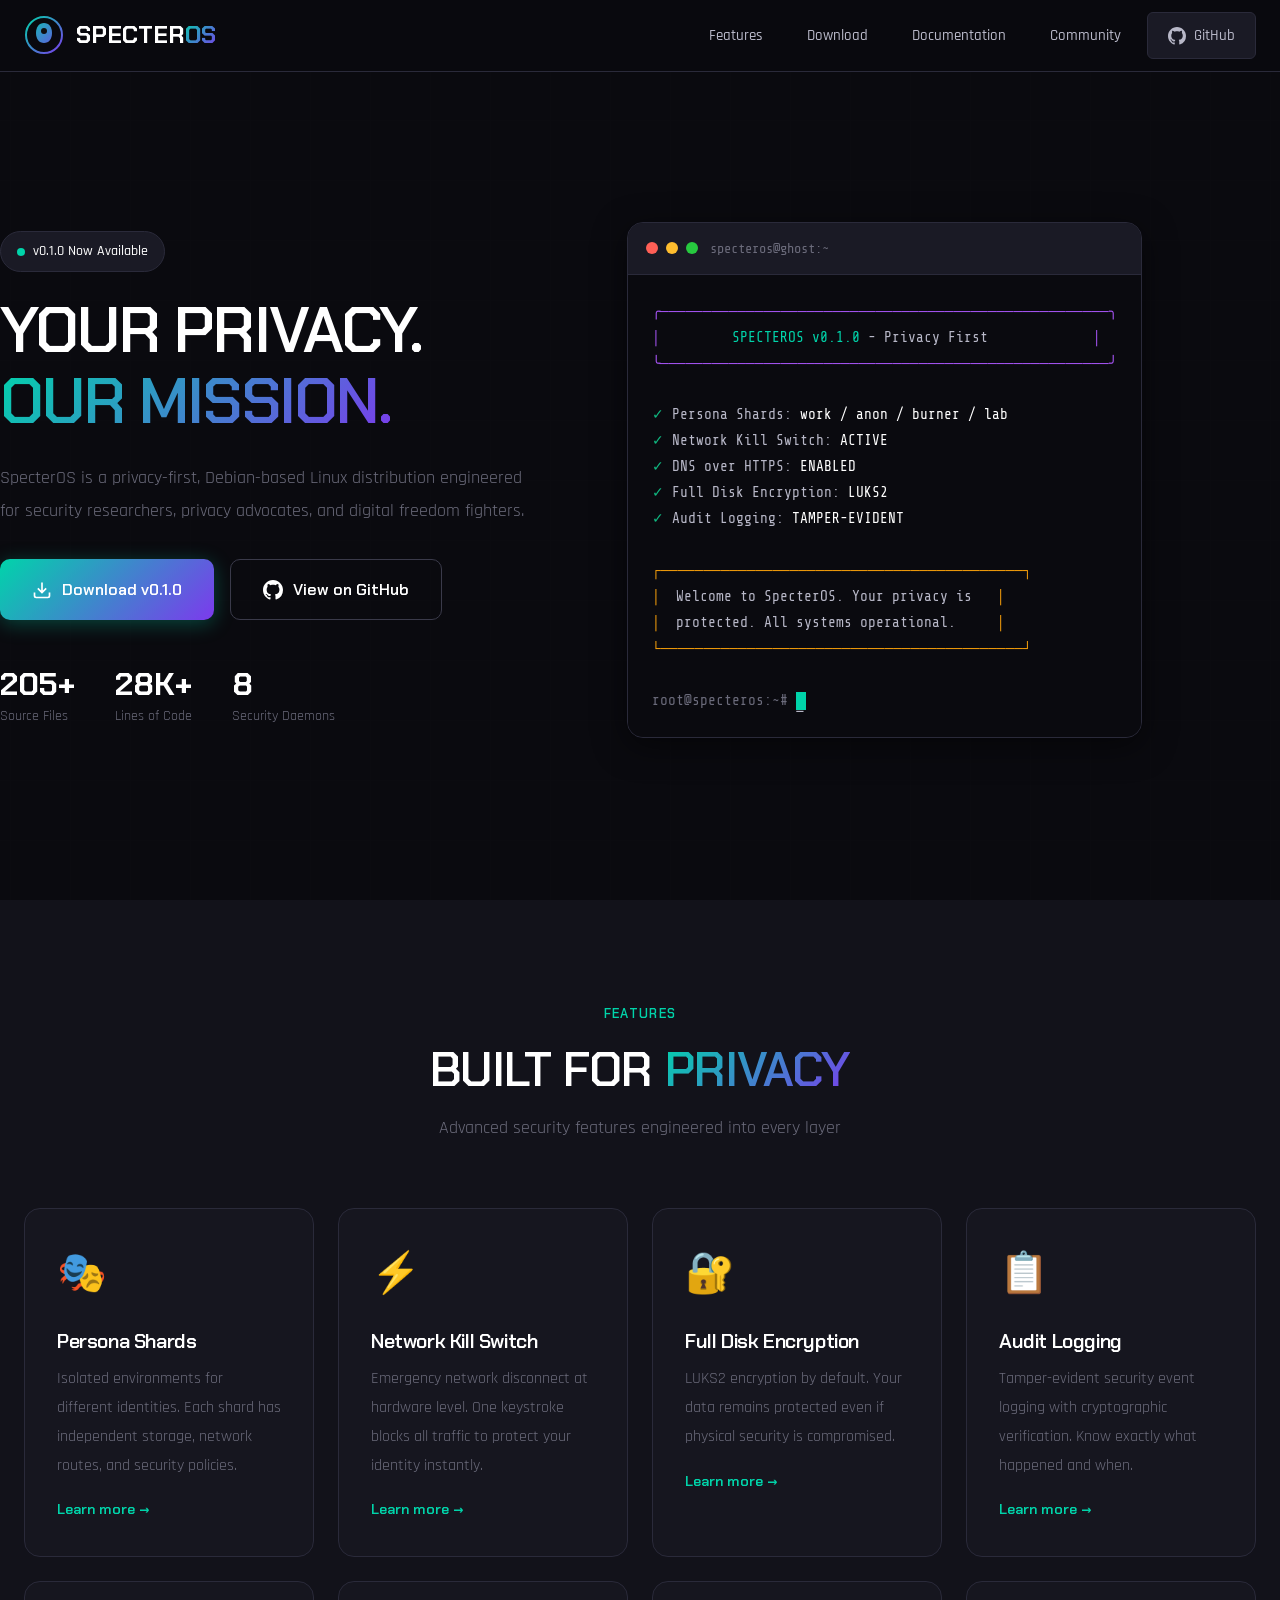
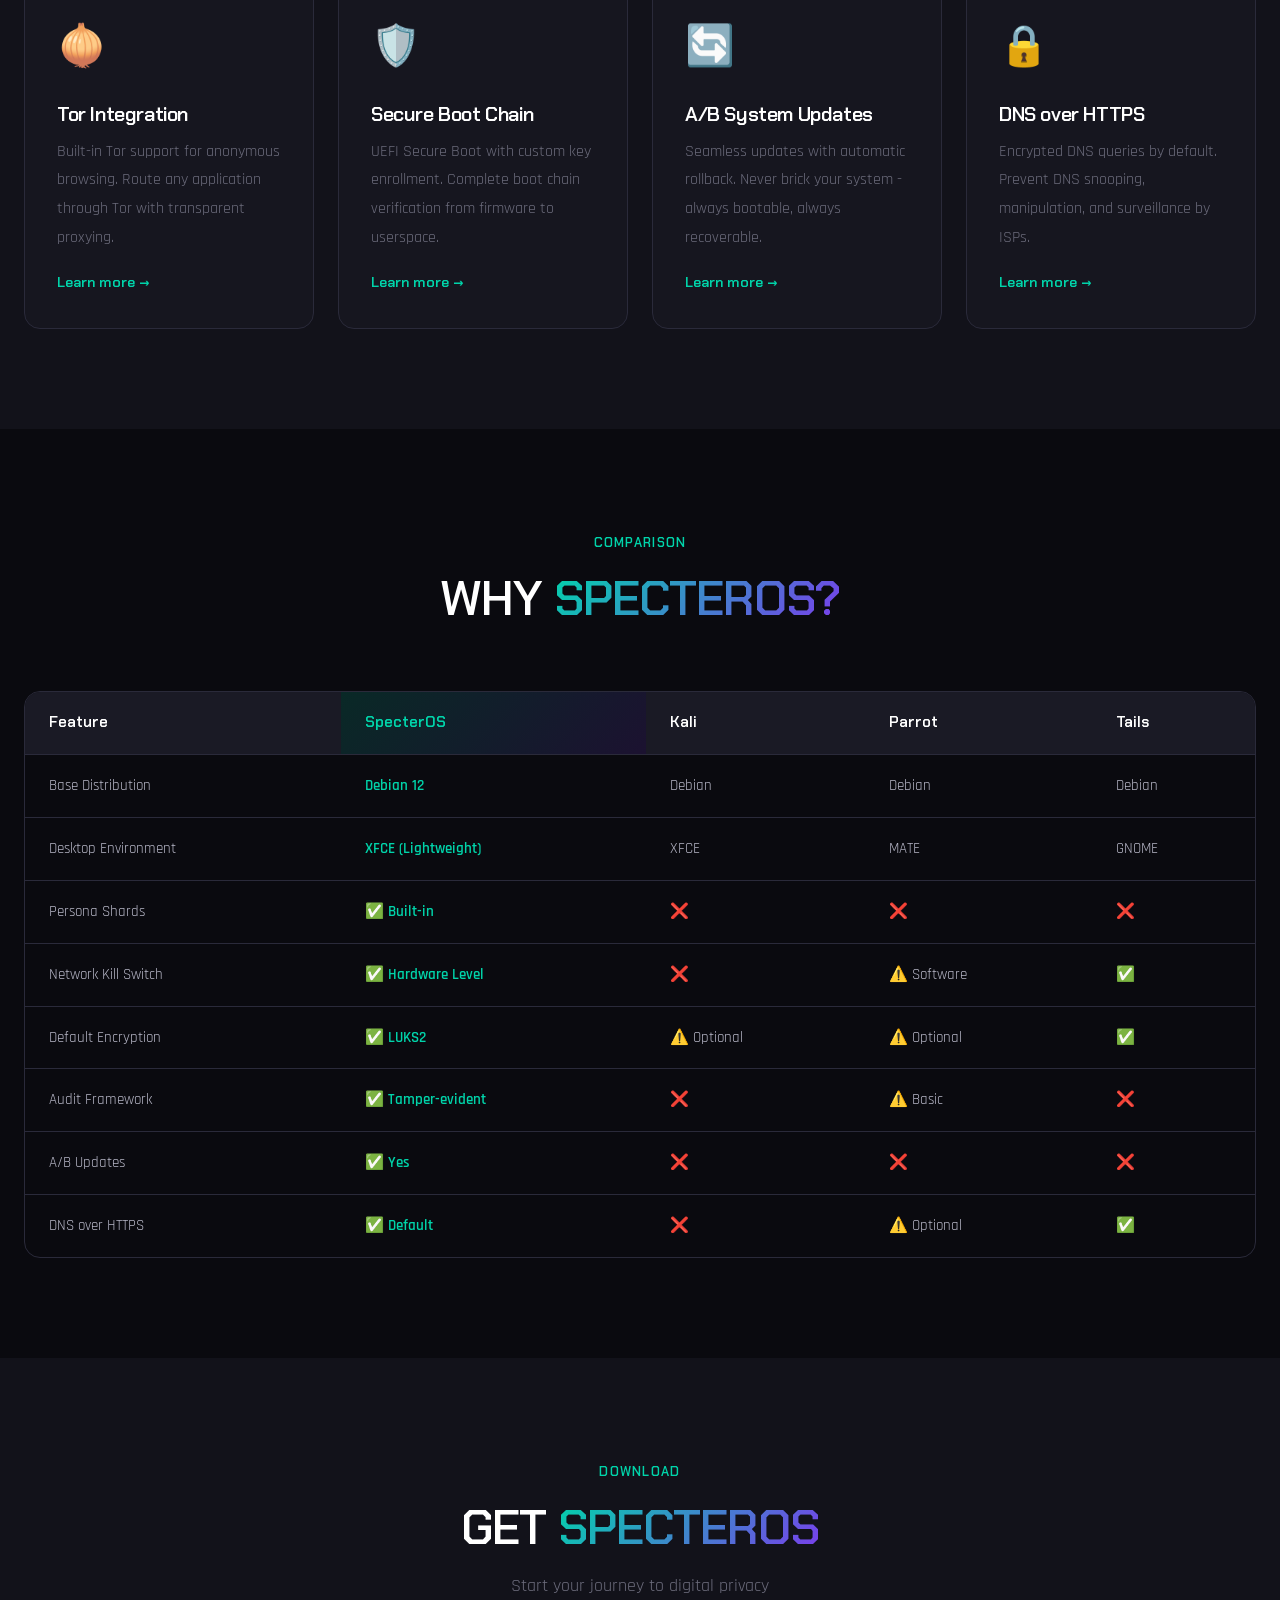
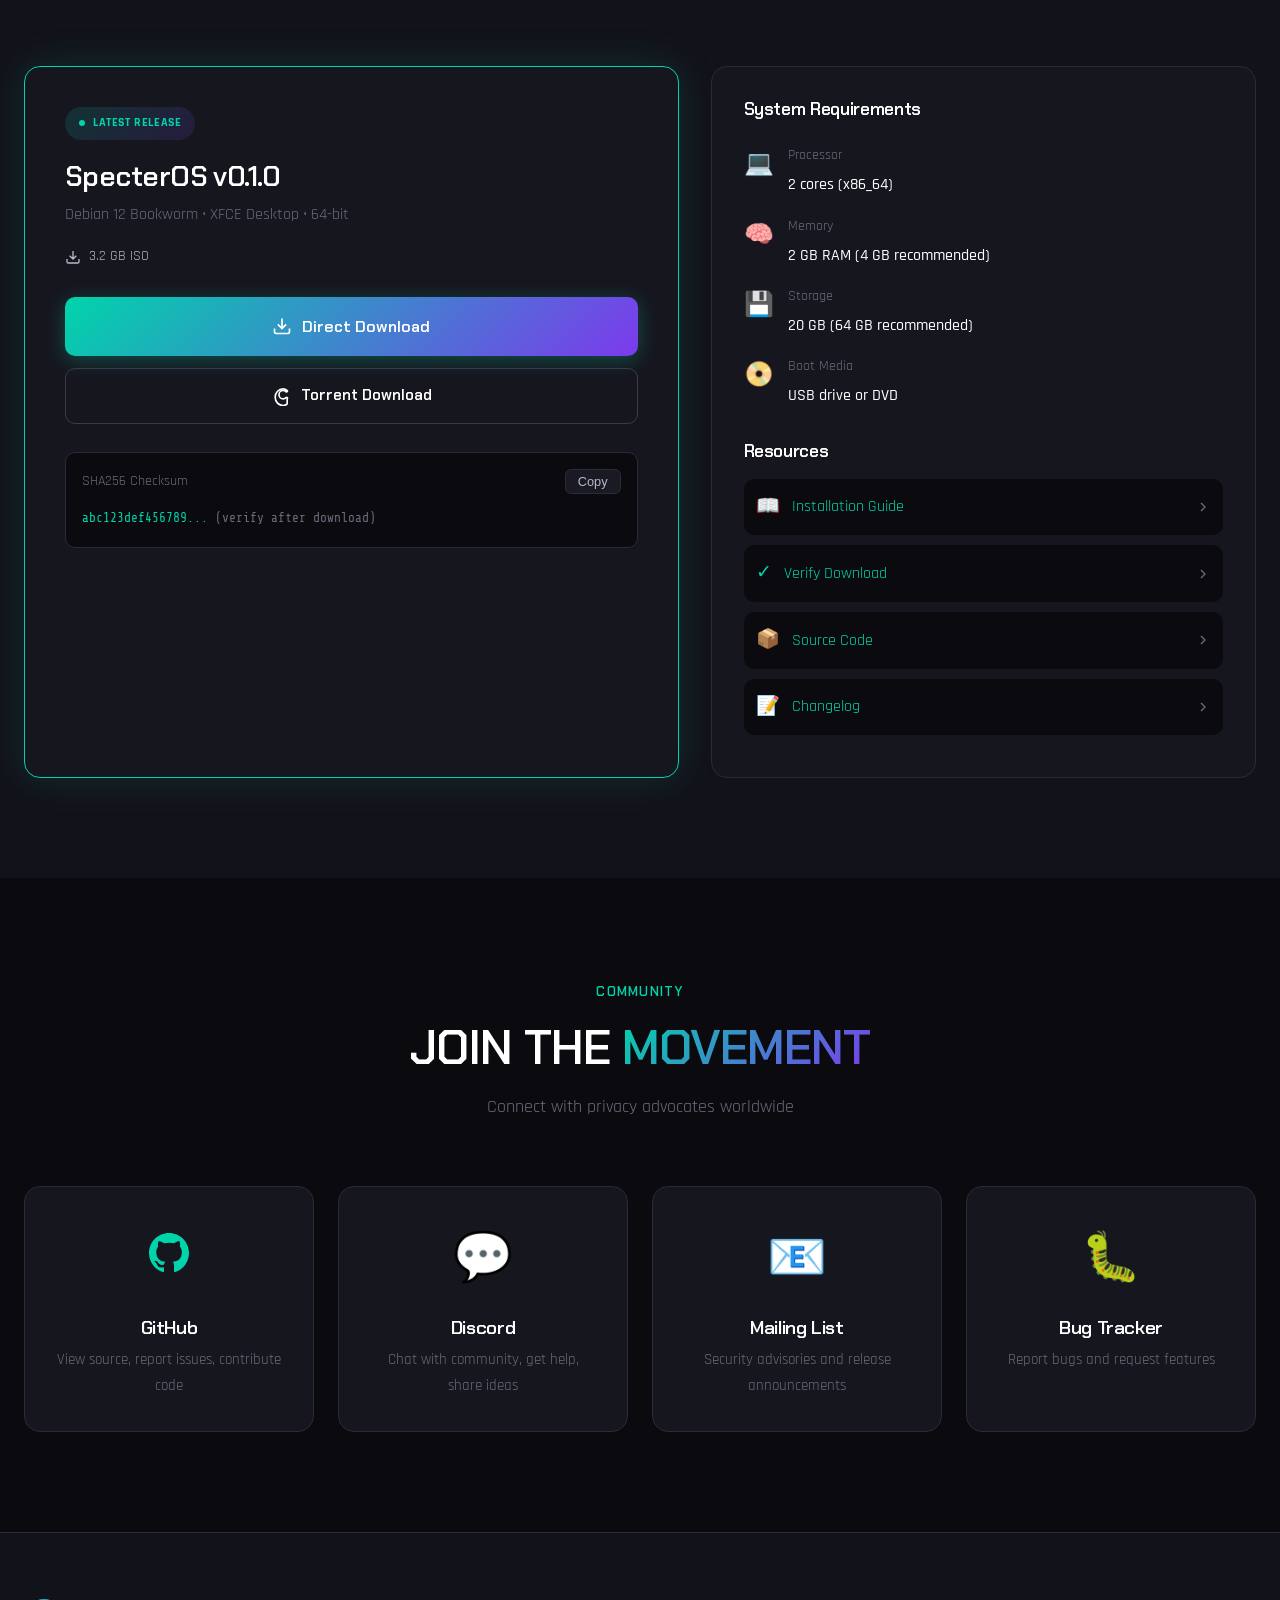
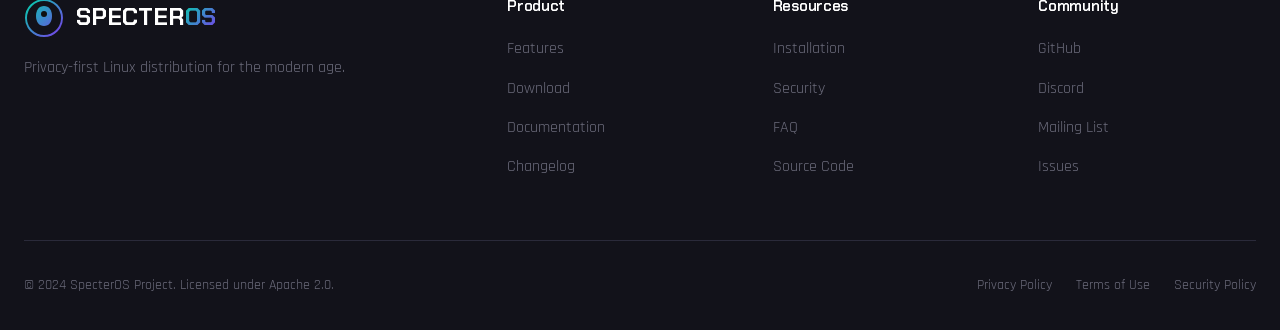
==== website/index.html @ ea6adf30 "feat: Complete website redesign - Professional Kali/Parrot OS style - Modern dark theme with gradien" ====
<!DOCTYPE html>
<html lang="en">
<head>
    <meta charset="UTF-8">
    <meta name="viewport" content="width=device-width, initial-scale=1.0">
    <meta name="description" content="SpecterOS - Privacy-First Debian-based Linux Distribution for security researchers and privacy advocates.">
    <meta name="keywords" content="linux, privacy, security, debian, operating system, encryption, anonymity, penetration testing">
    <meta name="author" content="SpecterOS Project">
    
    <!-- Open Graph -->
    <meta property="og:title" content="SpecterOS - Privacy-First Linux Distribution">
    <meta property="og:description" content="Your Privacy. Our Mission. A secure, privacy-focused Debian-based Linux distribution.">
    <meta property="og:type" content="website">
    <meta property="og:url" content="https://sskibls.github.io/Specteros-OS">
    <meta property="og:image" content="images/og-image.png">
    
    <title>SpecterOS | Privacy-First Linux Distribution</title>
    
    <!-- Favicon -->
    <link rel="icon" type="image/svg+xml" href="data:image/svg+xml,<svg xmlns='http://www.w3.org/2000/svg' viewBox='0 0 100 100'><text y='.9em' font-size='90'>👻</text></svg>">
    
    <!-- Fonts -->
    <link rel="preconnect" href="https://fonts.googleapis.com">
    <link rel="preconnect" href="https://fonts.gstatic.com" crossorigin>
    <link href="https://fonts.googleapis.com/css2?family=Chakra+Petch:wght@400;500;600;700&family=Rajdhani:wght@400;500;600;700&family=Share+Tech+Mono&display=swap" rel="stylesheet">
    
    <!-- Styles -->
    <link rel="stylesheet" href="css/style.css">
</head>
<body>
    <!-- Navigation -->
    <nav class="navbar">
        <div class="container nav-container">
            <a href="index.html" class="logo">
                <svg class="logo-svg" viewBox="0 0 40 40" fill="none" xmlns="http://www.w3.org/2000/svg">
                    <circle cx="20" cy="20" r="18" stroke="url(#logo-gradient)" stroke-width="2"/>
                    <path d="M20 8C15 8 12 12 12 18C12 24 15 28 20 28C25 28 28 24 28 18C28 12 25 8 20 8Z" fill="url(#logo-gradient)"/>
                    <circle cx="20" cy="16" r="3" fill="#0F0F0F"/>
                    <defs>
                        <linearGradient id="logo-gradient" x1="2" y1="2" x2="38" y2="38" gradientUnits="userSpaceOnUse">
                            <stop stop-color="#00D4AA"/>
                            <stop offset="1" stop-color="#7C3AED"/>
                        </linearGradient>
                    </defs>
                </svg>
                <span class="logo-text">SPECTER<span class="logo-accent">OS</span></span>
            </a>
            <ul class="nav-menu">
                <li><a href="#features">Features</a></li>
                <li><a href="#download">Download</a></li>
                <li><a href="docs/index.html">Documentation</a></li>
                <li><a href="#community">Community</a></li>
                <li><a href="https://github.com/Sskibls/Specteros-OS" target="_blank" class="btn-nav">
                    <svg width="18" height="18" viewBox="0 0 24 24" fill="currentColor"><path d="M12 0C5.37 0 0 5.37 0 12c0 5.31 3.435 9.795 8.205 11.385.6.105.825-.255.825-.57 0-.285-.015-1.23-.015-2.235-3.015.555-3.795-.735-4.035-1.41-.135-.345-.72-1.41-1.23-1.695-.42-.225-1.02-.78-.015-.795.945-.015 1.62.87 1.845 1.23 1.08 1.815 2.805 1.305 3.495.99.105-.78.42-1.305.765-1.605-2.67-.3-5.46-1.335-5.46-5.925 0-1.305.465-2.385 1.23-3.225-.12-.3-.54-1.53.12-3.18 0 0 1.005-.315 3.3 1.23.96-.27 1.98-.405 3-.405s2.04.135 3 .405c2.295-1.56 3.3-1.23 3.3-1.23.66 1.65.24 2.88.12 3.18.765.84 1.23 1.905 1.23 3.225 0 4.605-2.805 5.625-5.475 5.925.435.375.81 1.095.81 2.22 0 1.605-.015 2.895-.015 3.3 0 .315.225.69.825.57A12.02 12.02 0 0024 12c0-6.63-5.37-12-12-12z"/></svg>
                    GitHub
                </a></li>
            </ul>
            <button class="nav-toggle" aria-label="Toggle navigation">
                <span></span>
                <span></span>
                <span></span>
            </button>
        </div>
    </nav>

    <!-- Hero Section -->
    <section class="hero">
        <div class="hero-grid">
            <div class="hero-content">
                <div class="hero-badge">
                    <span class="badge-dot"></span>
                    v0.1.0 Now Available
                </div>
                <h1 class="hero-title">
                    YOUR PRIVACY.<br>
                    <span class="text-gradient">OUR MISSION.</span>
                </h1>
                <p class="hero-description">
                    SpecterOS is a privacy-first, Debian-based Linux distribution engineered for 
                    security researchers, privacy advocates, and digital freedom fighters.
                </p>
                <div class="hero-cta">
                    <a href="#download" class="btn btn-primary btn-lg">
                        <svg width="20" height="20" viewBox="0 0 24 24" fill="none" stroke="currentColor" stroke-width="2">
                            <path d="M21 15v4a2 2 0 01-2 2H5a2 2 0 01-2-2v-4M7 10l5 5 5-5M12 15V3"/>
                        </svg>
                        Download v0.1.0
                    </a>
                    <a href="https://github.com/Sskibls/Specteros-OS" target="_blank" class="btn btn-outline btn-lg">
                        <svg width="20" height="20" viewBox="0 0 24 24" fill="currentColor">
                            <path d="M12 0C5.37 0 0 5.37 0 12c0 5.31 3.435 9.795 8.205 11.385.6.105.825-.255.825-.57 0-.285-.015-1.23-.015-2.235-3.015.555-3.795-.735-4.035-1.41-.135-.345-.72-1.41-1.23-1.695-.42-.225-1.02-.78-.015-.795.945-.015 1.62.87 1.845 1.23 1.08 1.815 2.805 1.305 3.495.99.105-.78.42-1.305.765-1.605-2.67-.3-5.46-1.335-5.46-5.925 0-1.305.465-2.385 1.23-3.225-.12-.3-.54-1.53.12-3.18 0 0 1.005-.315 3.3 1.23.96-.27 1.98-.405 3-.405s2.04.135 3 .405c2.295-1.56 3.3-1.23 3.3-1.23.66 1.65.24 2.88.12 3.18.765.84 1.23 1.905 1.23 3.225 0 4.605-2.805 5.625-5.475 5.925.435.375.81 1.095.81 2.22 0 1.605-.015 2.895-.015 3.3 0 .315.225.69.825.57A12.02 12.02 0 0024 12c0-6.63-5.37-12-12-12z"/>
                        </svg>
                        View on GitHub
                    </a>
                </div>
                <div class="hero-stats">
                    <div class="stat-item">
                        <span class="stat-value">205+</span>
                        <span class="stat-label">Source Files</span>
                    </div>
                    <div class="stat-item">
                        <span class="stat-value">28K+</span>
                        <span class="stat-label">Lines of Code</span>
                    </div>
                    <div class="stat-item">
                        <span class="stat-value">8</span>
                        <span class="stat-label">Security Daemons</span>
                    </div>
                </div>
            </div>
            <div class="hero-visual">
                <div class="terminal-window">
                    <div class="terminal-header">
                        <div class="terminal-buttons">
                            <span class="btn-close"></span>
                            <span class="btn-minimize"></span>
                            <span class="btn-maximize"></span>
                        </div>
                        <span class="terminal-title">specteros@ghost:~</span>
                    </div>
                    <div class="terminal-body">
                        <pre class="terminal-code"><span class="code-purple">╭────────────────────────────────────────────────────╮</span>
<span class="code-purple">│</span>         <span class="code-cyan">SPECTEROS v0.1.0</span> - Privacy First             <span class="code-purple">│</span>
<span class="code-purple">╰────────────────────────────────────────────────────╯</span>

<span class="code-green">✓</span> Persona Shards: <span class="code-white">work / anon / burner / lab</span>
<span class="code-green">✓</span> Network Kill Switch: <span class="code-white">ACTIVE</span>
<span class="code-green">✓</span> DNS over HTTPS: <span class="code-white">ENABLED</span>
<span class="code-green">✓</span> Full Disk Encryption: <span class="code-white">LUKS2</span>
<span class="code-green">✓</span> Audit Logging: <span class="code-white">TAMPER-EVIDENT</span>

<span class="code-yellow">┌──────────────────────────────────────────┐</span>
<span class="code-yellow">│</span>  Welcome to SpecterOS. Your privacy is   <span class="code-yellow">│</span>
<span class="code-yellow">│</span>  protected. All systems operational.     <span class="code-yellow">│</span>
<span class="code-yellow">└──────────────────────────────────────────┘</span>

<span class="code-dim">root@specteros:~#</span> <span class="cursor">_</span></pre>
                    </div>
                </div>
                <div class="glow-effect"></div>
            </div>
        </div>
        <div class="hero-bg-grid"></div>
    </section>

    <!-- Features Section -->
    <section id="features" class="features">
        <div class="container">
            <div class="section-header">
                <span class="section-tag">FEATURES</span>
                <h2 class="section-title">BUILT FOR <span class="text-gradient">PRIVACY</span></h2>
                <p class="section-subtitle">Advanced security features engineered into every layer</p>
            </div>
            <div class="features-grid">
                <div class="feature-card">
                    <div class="feature-icon-box">🎭</div>
                    <h3>Persona Shards</h3>
                    <p>Isolated environments for different identities. Each shard has independent storage, network routes, and security policies.</p>
                    <a href="docs/shards.html" class="feature-link">Learn more →</a>
                </div>
                <div class="feature-card">
                    <div class="feature-icon-box">⚡</div>
                    <h3>Network Kill Switch</h3>
                    <p>Emergency network disconnect at hardware level. One keystroke blocks all traffic to protect your identity instantly.</p>
                    <a href="docs/network.html" class="feature-link">Learn more →</a>
                </div>
                <div class="feature-card">
                    <div class="feature-icon-box">🔐</div>
                    <h3>Full Disk Encryption</h3>
                    <p>LUKS2 encryption by default. Your data remains protected even if physical security is compromised.</p>
                    <a href="docs/encryption.html" class="feature-link">Learn more →</a>
                </div>
                <div class="feature-card">
                    <div class="feature-icon-box">📋</div>
                    <h3>Audit Logging</h3>
                    <p>Tamper-evident security event logging with cryptographic verification. Know exactly what happened and when.</p>
                    <a href="docs/security.html" class="feature-link">Learn more →</a>
                </div>
                <div class="feature-card">
                    <div class="feature-icon-box">🧅</div>
                    <h3>Tor Integration</h3>
                    <p>Built-in Tor support for anonymous browsing. Route any application through Tor with transparent proxying.</p>
                    <a href="docs/network.html#tor" class="feature-link">Learn more →</a>
                </div>
                <div class="feature-card">
                    <div class="feature-icon-box">🛡️</div>
                    <h3>Secure Boot Chain</h3>
                    <p>UEFI Secure Boot with custom key enrollment. Complete boot chain verification from firmware to userspace.</p>
                    <a href="docs/security.html#secure-boot" class="feature-link">Learn more →</a>
                </div>
                <div class="feature-card">
                    <div class="feature-icon-box">🔄</div>
                    <h3>A/B System Updates</h3>
                    <p>Seamless updates with automatic rollback. Never brick your system - always bootable, always recoverable.</p>
                    <a href="docs/updates.html" class="feature-link">Learn more →</a>
                </div>
                <div class="feature-card">
                    <div class="feature-icon-box">🔒</div>
                    <h3>DNS over HTTPS</h3>
                    <p>Encrypted DNS queries by default. Prevent DNS snooping, manipulation, and surveillance by ISPs.</p>
                    <a href="docs/network.html#dns" class="feature-link">Learn more →</a>
                </div>
            </div>
        </div>
    </section>

    <!-- Comparison Section -->
    <section class="comparison">
        <div class="container">
            <div class="section-header">
                <span class="section-tag">COMPARISON</span>
                <h2 class="section-title">WHY <span class="text-gradient">SPECTEROS?</span></h2>
            </div>
            <div class="comparison-table-wrapper">
                <table class="comparison-table">
                    <thead>
                        <tr>
                            <th>Feature</th>
                            <th class="highlight">SpecterOS</th>
                            <th>Kali</th>
                            <th>Parrot</th>
                            <th>Tails</th>
                        </tr>
                    </thead>
                    <tbody>
                        <tr>
                            <td>Base Distribution</td>
                            <td class="highlight">Debian 12</td>
                            <td>Debian</td>
                            <td>Debian</td>
                            <td>Debian</td>
                        </tr>
                        <tr>
                            <td>Desktop Environment</td>
                            <td class="highlight">XFCE (Lightweight)</td>
                            <td>XFCE</td>
                            <td>MATE</td>
                            <td>GNOME</td>
                        </tr>
                        <tr>
                            <td>Persona Shards</td>
                            <td class="highlight">✅ Built-in</td>
                            <td>❌</td>
                            <td>❌</td>
                            <td>❌</td>
                        </tr>
                        <tr>
                            <td>Network Kill Switch</td>
                            <td class="highlight">✅ Hardware Level</td>
                            <td>❌</td>
                            <td>⚠️ Software</td>
                            <td>✅</td>
                        </tr>
                        <tr>
                            <td>Default Encryption</td>
                            <td class="highlight">✅ LUKS2</td>
                            <td>⚠️ Optional</td>
                            <td>⚠️ Optional</td>
                            <td>✅</td>
                        </tr>
                        <tr>
                            <td>Audit Framework</td>
                            <td class="highlight">✅ Tamper-evident</td>
                            <td>❌</td>
                            <td>⚠️ Basic</td>
                            <td>❌</td>
                        </tr>
                        <tr>
                            <td>A/B Updates</td>
                            <td class="highlight">✅ Yes</td>
                            <td>❌</td>
                            <td>❌</td>
                            <td>❌</td>
                        </tr>
                        <tr>
                            <td>DNS over HTTPS</td>
                            <td class="highlight">✅ Default</td>
                            <td>❌</td>
                            <td>⚠️ Optional</td>
                            <td>✅</td>
                        </tr>
                    </tbody>
                </table>
            </div>
        </div>
    </section>

    <!-- Download Section -->
    <section id="download" class="download">
        <div class="container">
            <div class="section-header">
                <span class="section-tag">DOWNLOAD</span>
                <h2 class="section-title">GET <span class="text-gradient">SPECTEROS</span></h2>
                <p class="section-subtitle">Start your journey to digital privacy</p>
            </div>
            <div class="download-grid">
                <div class="download-card featured">
                    <div class="download-badge">
                        <span class="pulse-dot"></span>
                        LATEST RELEASE
                    </div>
                    <h3>SpecterOS v0.1.0</h3>
                    <p class="download-info">Debian 12 Bookworm • XFCE Desktop • 64-bit</p>
                    <div class="download-size">
                        <svg width="16" height="16" viewBox="0 0 24 24" fill="none" stroke="currentColor" stroke-width="2">
                            <path d="M21 15v4a2 2 0 01-2 2H5a2 2 0 01-2-2v-4M7 10l5 5 5-5M12 15V3"/>
                        </svg>
                        3.2 GB ISO
                    </div>
                    <div class="download-buttons">
                        <a href="#" class="btn btn-primary btn-block btn-lg">
                            <svg width="20" height="20" viewBox="0 0 24 24" fill="none" stroke="currentColor" stroke-width="2">
                                <path d="M21 15v4a2 2 0 01-2 2H5a2 2 0 01-2-2v-4M7 10l5 5 5-5M12 15V3"/>
                            </svg>
                            Direct Download
                        </a>
                        <a href="#" class="btn btn-outline btn-block">
                            <svg width="20" height="20" viewBox="0 0 24 24" fill="none" stroke="currentColor" stroke-width="2">
                                <path d="M19.439 15.424a1 1 0 00-1.478-1.345 4.992 4.992 0 01-3.358 1.321c-2.76 0-5-2.24-5-5s2.24-5 5-5a4.992 4.992 0 013.358 1.321 1 1 0 101.478-1.345 6.992 6.992 0 00-4.836-1.977C9.401 3.4 5 7.801 5 13.4s4.401 10 9.601 10a6.992 6.992 0 004.836-1.977z"/>
                            </svg>
                            Torrent Download
                        </a>
                    </div>
                    <div class="checksum-box">
                        <div class="checksum-header">
                            <span>SHA256 Checksum</span>
                            <button class="btn-copy" onclick="copyChecksum()">Copy</button>
                        </div>
                        <code class="checksum-value">abc123def456789... <span class="checksum-note">(verify after download)</span></code>
                    </div>
                </div>
                <div class="download-info-card">
                    <h4>System Requirements</h4>
                    <div class="requirements-list">
                        <div class="requirement-item">
                            <span class="req-icon">💻</span>
                            <div>
                                <span class="req-label">Processor</span>
                                <span class="req-value">2 cores (x86_64)</span>
                            </div>
                        </div>
                        <div class="requirement-item">
                            <span class="req-icon">🧠</span>
                            <div>
                                <span class="req-label">Memory</span>
                                <span class="req-value">2 GB RAM (4 GB recommended)</span>
                            </div>
                        </div>
                        <div class="requirement-item">
                            <span class="req-icon">💾</span>
                            <div>
                                <span class="req-label">Storage</span>
                                <span class="req-value">20 GB (64 GB recommended)</span>
                            </div>
                        </div>
                        <div class="requirement-item">
                            <span class="req-icon">📀</span>
                            <div>
                                <span class="req-label">Boot Media</span>
                                <span class="req-value">USB drive or DVD</span>
                            </div>
                        </div>
                    </div>
                    <div class="download-links-list">
                        <h4>Resources</h4>
                        <a href="docs/installation.html" class="link-item">
                            <span class="link-icon">📖</span>
                            <span>Installation Guide</span>
                            <svg width="16" height="16" viewBox="0 0 24 24" fill="none" stroke="currentColor" stroke-width="2"><path d="M9 18l6-6-6-6"/></svg>
                        </a>
                        <a href="docs/verification.html" class="link-item">
                            <span class="link-icon">✓</span>
                            <span>Verify Download</span>
                            <svg width="16" height="16" viewBox="0 0 24 24" fill="none" stroke="currentColor" stroke-width="2"><path d="M9 18l6-6-6-6"/></svg>
                        </a>
                        <a href="https://github.com/Sskibls/Specteros-OS" target="_blank" class="link-item">
                            <span class="link-icon">📦</span>
                            <span>Source Code</span>
                            <svg width="16" height="16" viewBox="0 0 24 24" fill="none" stroke="currentColor" stroke-width="2"><path d="M9 18l6-6-6-6"/></svg>
                        </a>
                        <a href="docs/changelog.html" class="link-item">
                            <span class="link-icon">📝</span>
                            <span>Changelog</span>
                            <svg width="16" height="16" viewBox="0 0 24 24" fill="none" stroke="currentColor" stroke-width="2"><path d="M9 18l6-6-6-6"/></svg>
                        </a>
                    </div>
                </div>
            </div>
        </div>
    </section>

    <!-- Community Section -->
    <section id="community" class="community">
        <div class="container">
            <div class="section-header">
                <span class="section-tag">COMMUNITY</span>
                <h2 class="section-title">JOIN THE <span class="text-gradient">MOVEMENT</span></h2>
                <p class="section-subtitle">Connect with privacy advocates worldwide</p>
            </div>
            <div class="community-grid">
                <a href="https://github.com/Sskibls/Specteros-OS" target="_blank" class="community-card">
                    <div class="community-card-icon">
                        <svg width="40" height="40" viewBox="0 0 24 24" fill="currentColor"><path d="M12 0C5.37 0 0 5.37 0 12c0 5.31 3.435 9.795 8.205 11.385.6.105.825-.255.825-.57 0-.285-.015-1.23-.015-2.235-3.015.555-3.795-.735-4.035-1.41-.135-.345-.72-1.41-1.23-1.695-.42-.225-1.02-.78-.015-.795.945-.015 1.62.87 1.845 1.23 1.08 1.815 2.805 1.305 3.495.99.105-.78.42-1.305.765-1.605-2.67-.3-5.46-1.335-5.46-5.925 0-1.305.465-2.385 1.23-3.225-.12-.3-.54-1.53.12-3.18 0 0 1.005-.315 3.3 1.23.96-.27 1.98-.405 3-.405s2.04.135 3 .405c2.295-1.56 3.3-1.23 3.3-1.23.66 1.65.24 2.88.12 3.18.765.84 1.23 1.905 1.23 3.225 0 4.605-2.805 5.625-5.475 5.925.435.375.81 1.095.81 2.22 0 1.605-.015 2.895-.015 3.3 0 .315.225.69.825.57A12.02 12.02 0 0024 12c0-6.63-5.37-12-12-12z"/></svg>
                    </div>
                    <h3>GitHub</h3>
                    <p>View source, report issues, contribute code</p>
                </a>
                <a href="#" class="community-card">
                    <div class="community-card-icon">💬</div>
                    <h3>Discord</h3>
                    <p>Chat with community, get help, share ideas</p>
                </a>
                <a href="#" class="community-card">
                    <div class="community-card-icon">📧</div>
                    <h3>Mailing List</h3>
                    <p>Security advisories and release announcements</p>
                </a>
                <a href="#" class="community-card">
                    <div class="community-card-icon">🐛</div>
                    <h3>Bug Tracker</h3>
                    <p>Report bugs and request features</p>
                </a>
            </div>
        </div>
    </section>

    <!-- Footer -->
    <footer class="footer">
        <div class="container">
            <div class="footer-grid">
                <div class="footer-brand">
                    <a href="index.html" class="logo">
                        <svg class="logo-svg" viewBox="0 0 40 40" fill="none" xmlns="http://www.w3.org/2000/svg">
                            <circle cx="20" cy="20" r="18" stroke="url(#logo-gradient-footer)" stroke-width="2"/>
                            <path d="M20 8C15 8 12 12 12 18C12 24 15 28 20 28C25 28 28 24 28 18C28 12 25 8 20 8Z" fill="url(#logo-gradient-footer)"/>
                            <circle cx="20" cy="16" r="3" fill="#0F0F0F"/>
                            <defs>
                                <linearGradient id="logo-gradient-footer" x1="2" y1="2" x2="38" y2="38" gradientUnits="userSpaceOnUse">
                                    <stop stop-color="#00D4AA"/>
                                    <stop offset="1" stop-color="#7C3AED"/>
                                </linearGradient>
                            </defs>
                        </svg>
                        <span class="logo-text">SPECTER<span class="logo-accent">OS</span></span>
                    </a>
                    <p>Privacy-first Linux distribution for the modern age.</p>
                </div>
                <div class="footer-column">
                    <h4>Product</h4>
                    <ul>
                        <li><a href="#features">Features</a></li>
                        <li><a href="#download">Download</a></li>
                        <li><a href="docs/index.html">Documentation</a></li>
                        <li><a href="docs/changelog.html">Changelog</a></li>
                    </ul>
                </div>
                <div class="footer-column">
                    <h4>Resources</h4>
                    <ul>
                        <li><a href="docs/installation.html">Installation</a></li>
                        <li><a href="docs/security.html">Security</a></li>
                        <li><a href="docs/faq.html">FAQ</a></li>
                        <li><a href="https://github.com/Sskibls/Specteros-OS" target="_blank">Source Code</a></li>
                    </ul>
                </div>
                <div class="footer-column">
                    <h4>Community</h4>
                    <ul>
                        <li><a href="https://github.com/Sskibls/Specteros-OS" target="_blank">GitHub</a></li>
                        <li><a href="#">Discord</a></li>
                        <li><a href="#">Mailing List</a></li>
                        <li><a href="https://github.com/Sskibls/Specteros-OS/issues" target="_blank">Issues</a></li>
                    </ul>
                </div>
            </div>
            <div class="footer-bottom">
                <p>&copy; 2024 SpecterOS Project. Licensed under Apache 2.0.</p>
                <div class="footer-legal">
                    <a href="privacy.html">Privacy Policy</a>
                    <a href="terms.html">Terms of Use</a>
                    <a href="security.html">Security Policy</a>
                </div>
            </div>
        </div>
    </footer>

    <!-- Scripts -->
    <script src="js/main.js"></script>
</body>
</html>
---- website/css/style.css ----
/* SpecterOS Website - Professional Redesign */
/* Inspired by Kali Linux & Parrot OS */

/* ===== CSS Variables ===== */
:root {
    /* Colors */
    --bg-primary: #0a0a0f;
    --bg-secondary: #12121a;
    --bg-tertiary: #1a1a25;
    --bg-card: #16161f;
    
    --text-primary: #ffffff;
    --text-secondary: #b8b8c8;
    --text-muted: #6b6b7b;
    
    --accent-primary: #00d4aa;
    --accent-secondary: #7c3aed;
    --accent-gradient: linear-gradient(135deg, #00d4aa 0%, #7c3aed 100%);
    
    --border-color: #2a2a3a;
    --border-light: #3a3a4a;
    
    --success: #10b981;
    --warning: #f59e0b;
    --error: #ef4444;
    --info: #06b6d4;
    
    /* Typography */
    --font-display: 'Chakra Petch', sans-serif;
    --font-body: 'Rajdhani', sans-serif;
    --font-mono: 'Share Tech Mono', monospace;
    
    /* Spacing */
    --container-max: 1280px;
    --section-padding: 100px;
    
    /* Borders */
    --radius-sm: 6px;
    --radius-md: 10px;
    --radius-lg: 16px;
    --radius-xl: 24px;
    
    /* Shadows */
    --shadow-sm: 0 2px 8px rgba(0, 0, 0, 0.3);
    --shadow-md: 0 4px 16px rgba(0, 0, 0, 0.4);
    --shadow-lg: 0 8px 32px rgba(0, 0, 0, 0.5);
    --shadow-glow: 0 0 40px rgba(0, 212, 170, 0.15);
    
    /* Transitions */
    --transition-fast: 0.2s ease;
    --transition-base: 0.3s ease;
    --transition-slow: 0.5s ease;
}

/* ===== Reset & Base ===== */
* {
    margin: 0;
    padding: 0;
    box-sizing: border-box;
}

html {
    scroll-behavior: smooth;
    scroll-padding-top: 80px;
}

body {
    font-family: var(--font-body);
    background: var(--bg-primary);
    color: var(--text-secondary);
    line-height: 1.7;
    overflow-x: hidden;
    -webkit-font-smoothing: antialiased;
    -moz-osx-font-smoothing: grayscale;
}

.container {
    max-width: var(--container-max);
    margin: 0 auto;
    padding: 0 24px;
}

/* ===== Typography ===== */
h1, h2, h3, h4, h5, h6 {
    font-family: var(--font-display);
    color: var(--text-primary);
    font-weight: 600;
    line-height: 1.2;
    letter-spacing: -0.02em;
}

.text-gradient {
    background: var(--accent-gradient);
    -webkit-background-clip: text;
    -webkit-text-fill-color: transparent;
    background-clip: text;
}

a {
    color: var(--accent-primary);
    text-decoration: none;
    transition: var(--transition-fast);
}

a:hover {
    color: var(--accent-secondary);
}

/* ===== Navigation ===== */
.navbar {
    position: fixed;
    top: 0;
    left: 0;
    right: 0;
    height: 72px;
    background: rgba(10, 10, 15, 0.85);
    backdrop-filter: blur(20px);
    border-bottom: 1px solid var(--border-color);
    z-index: 1000;
    display: flex;
    align-items: center;
}

.nav-container {
    display: flex;
    justify-content: space-between;
    align-items: center;
    width: 100%;
}

.logo {
    display: flex;
    align-items: center;
    gap: 12px;
    color: var(--text-primary);
    font-family: var(--font-display);
    font-size: 1.5rem;
    font-weight: 700;
}

.logo-svg {
    width: 40px;
    height: 40px;
}

.logo-accent {
    background: var(--accent-gradient);
    -webkit-background-clip: text;
    -webkit-text-fill-color: transparent;
    background-clip: text;
}

.nav-menu {
    display: flex;
    list-style: none;
    gap: 8px;
    align-items: center;
}

.nav-menu a {
    color: var(--text-secondary);
    font-weight: 500;
    padding: 10px 18px;
    border-radius: var(--radius-sm);
    font-size: 0.95rem;
    transition: var(--transition-fast);
}

.nav-menu a:hover {
    color: var(--text-primary);
    background: var(--bg-tertiary);
}

.btn-nav {
    display: flex;
    align-items: center;
    gap: 8px;
    background: var(--bg-tertiary);
    border: 1px solid var(--border-color);
    padding: 10px 20px !important;
}

.btn-nav:hover {
    background: var(--bg-card);
    border-color: var(--accent-primary);
    color: var(--text-primary);
}

.nav-toggle {
    display: none;
    flex-direction: column;
    gap: 5px;
    background: none;
    border: none;
    cursor: pointer;
    padding: 8px;
}

.nav-toggle span {
    width: 24px;
    height: 2px;
    background: var(--text-primary);
    border-radius: 2px;
    transition: var(--transition-fast);
}

/* ===== Hero Section ===== */
.hero {
    padding: 160px 0 100px;
    min-height: 100vh;
    display: flex;
    align-items: center;
    position: relative;
    overflow: hidden;
}

.hero-grid {
    display: grid;
    grid-template-columns: 1.1fr 1fr;
    gap: 60px;
    align-items: center;
}

.hero-badge {
    display: inline-flex;
    align-items: center;
    gap: 8px;
    background: var(--bg-tertiary);
    border: 1px solid var(--border-color);
    padding: 8px 16px;
    border-radius: 100px;
    font-size: 0.85rem;
    font-weight: 500;
    color: var(--text-primary);
    margin-bottom: 24px;
}

.badge-dot {
    width: 8px;
    height: 8px;
    background: var(--accent-primary);
    border-radius: 50%;
    animation: pulse 2s infinite;
}

@keyframes pulse {
    0%, 100% { opacity: 1; transform: scale(1); }
    50% { opacity: 0.5; transform: scale(1.2); }
}

.hero-title {
    font-size: clamp(2.5rem, 5vw, 4rem);
    line-height: 1.1;
    margin-bottom: 24px;
    letter-spacing: -0.03em;
}

.hero-description {
    font-size: 1.15rem;
    color: var(--text-muted);
    margin-bottom: 32px;
    max-width: 540px;
    line-height: 1.8;
}

.hero-cta {
    display: flex;
    gap: 16px;
    margin-bottom: 48px;
    flex-wrap: wrap;
}

.hero-stats {
    display: flex;
    gap: 40px;
}

.stat-item {
    display: flex;
    flex-direction: column;
}

.stat-value {
    font-family: var(--font-display);
    font-size: 2rem;
    font-weight: 700;
    color: var(--text-primary);
    line-height: 1;
}

.stat-label {
    font-size: 0.9rem;
    color: var(--text-muted);
    margin-top: 4px;
}

/* Terminal Window */
.hero-visual {
    position: relative;
}

.terminal-window {
    background: var(--bg-secondary);
    border: 1px solid var(--border-color);
    border-radius: var(--radius-lg);
    overflow: hidden;
    box-shadow: var(--shadow-lg);
}

.terminal-header {
    display: flex;
    align-items: center;
    gap: 12px;
    padding: 14px 18px;
    background: var(--bg-tertiary);
    border-bottom: 1px solid var(--border-color);
}

.terminal-buttons {
    display: flex;
    gap: 8px;
}

.terminal-buttons span {
    width: 12px;
    height: 12px;
    border-radius: 50%;
}

.btn-close { background: #ff5f56; }
.btn-minimize { background: #ffbd2e; }
.btn-maximize { background: #27c93f; }

.terminal-title {
    font-family: var(--font-mono);
    font-size: 0.85rem;
    color: var(--text-muted);
}

.terminal-body {
    padding: 24px;
    background: var(--bg-primary);
}

.terminal-code {
    font-family: var(--font-mono);
    font-size: 0.9rem;
    line-height: 1.8;
    color: var(--text-secondary);
}

.code-purple { color: #a855f7; }
.code-cyan { color: var(--accent-primary); }
.code-green { color: #10b981; }
.code-white { color: var(--text-primary); }
.code-yellow { color: #f59e0b; }
.code-dim { color: var(--text-muted); }

.cursor {
    display: inline-block;
    width: 10px;
    height: 18px;
    background: var(--accent-primary);
    animation: blink 1s infinite;
    vertical-align: middle;
}

@keyframes blink {
    0%, 100% { opacity: 1; }
    50% { opacity: 0; }
}

.glow-effect {
    position: absolute;
    top: 50%;
    left: 50%;
    transform: translate(-50%, -50%);
    width: 120%;
    height: 120%;
    background: radial-gradient(circle, rgba(0, 212, 170, 0.1) 0%, transparent 60%);
    pointer-events: none;
    z-index: -1;
}

.hero-bg-grid {
    position: absolute;
    top: 0;
    left: 0;
    right: 0;
    bottom: 0;
    background-image: 
        linear-gradient(var(--border-color) 1px, transparent 1px),
        linear-gradient(90deg, var(--border-color) 1px, transparent 1px);
    background-size: 60px 60px;
    background-position: center;
    opacity: 0.03;
    pointer-events: none;
    z-index: -1;
}

/* ===== Buttons ===== */
.btn {
    display: inline-flex;
    align-items: center;
    justify-content: center;
    gap: 10px;
    padding: 14px 28px;
    border-radius: var(--radius-md);
    font-family: var(--font-display);
    font-weight: 600;
    font-size: 0.95rem;
    transition: var(--transition-base);
    cursor: pointer;
    border: none;
    position: relative;
    overflow: hidden;
}

.btn-primary {
    background: var(--accent-gradient);
    color: var(--text-primary);
    box-shadow: 0 4px 20px rgba(0, 212, 170, 0.3);
}

.btn-primary:hover {
    transform: translateY(-2px);
    box-shadow: 0 8px 30px rgba(0, 212, 170, 0.4);
}

.btn-outline {
    background: transparent;
    color: var(--text-primary);
    border: 1px solid var(--border-light);
}

.btn-outline:hover {
    border-color: var(--accent-primary);
    background: rgba(0, 212, 170, 0.1);
}

.btn-lg {
    padding: 16px 32px;
    font-size: 1rem;
}

.btn-block {
    width: 100%;
}

/* ===== Section Styles ===== */
.section-header {
    text-align: center;
    margin-bottom: 64px;
}

.section-tag {
    display: inline-block;
    font-family: var(--font-display);
    font-size: 0.8rem;
    font-weight: 600;
    color: var(--accent-primary);
    text-transform: uppercase;
    letter-spacing: 0.1em;
    margin-bottom: 16px;
}

.section-title {
    font-size: clamp(2rem, 4vw, 3rem);
    margin-bottom: 16px;
}

.section-subtitle {
    font-size: 1.1rem;
    color: var(--text-muted);
    max-width: 600px;
    margin: 0 auto;
}

/* ===== Features Section ===== */
.features {
    padding: var(--section-padding) 0;
    background: var(--bg-secondary);
}

.features-grid {
    display: grid;
    grid-template-columns: repeat(auto-fit, minmax(280px, 1fr));
    gap: 24px;
}

.feature-card {
    background: var(--bg-card);
    border: 1px solid var(--border-color);
    border-radius: var(--radius-lg);
    padding: 32px;
    transition: var(--transition-base);
    position: relative;
    overflow: hidden;
}

.feature-card::before {
    content: '';
    position: absolute;
    top: 0;
    left: 0;
    right: 0;
    height: 2px;
    background: var(--accent-gradient);
    transform: scaleX(0);
    transition: var(--transition-base);
}

.feature-card:hover {
    transform: translateY(-4px);
    border-color: var(--border-light);
    box-shadow: var(--shadow-glow);
}

.feature-card:hover::before {
    transform: scaleX(1);
}

.feature-icon-box {
    font-size: 2.5rem;
    margin-bottom: 20px;
}

.feature-card h3 {
    font-size: 1.25rem;
    margin-bottom: 12px;
}

.feature-card p {
    color: var(--text-muted);
    line-height: 1.8;
    margin-bottom: 16px;
}

.feature-link {
    font-family: var(--font-display);
    font-size: 0.9rem;
    font-weight: 600;
    color: var(--accent-primary);
}

.feature-link:hover {
    gap: 8px;
}

/* ===== Comparison Section ===== */
.comparison {
    padding: var(--section-padding) 0;
}

.comparison-table-wrapper {
    overflow-x: auto;
    border: 1px solid var(--border-color);
    border-radius: var(--radius-lg);
}

.comparison-table {
    width: 100%;
    border-collapse: collapse;
    font-size: 0.95rem;
}

.comparison-table th,
.comparison-table td {
    padding: 18px 24px;
    text-align: left;
    border-bottom: 1px solid var(--border-color);
}

.comparison-table th {
    background: var(--bg-tertiary);
    font-family: var(--font-display);
    font-weight: 600;
    color: var(--text-primary);
}

.comparison-table th.highlight {
    background: linear-gradient(135deg, rgba(0, 212, 170, 0.15), rgba(124, 58, 237, 0.15));
    color: var(--accent-primary);
}

.comparison-table td {
    color: var(--text-secondary);
}

.comparison-table td.highlight {
    color: var(--accent-primary);
    font-weight: 600;
}

.comparison-table tr:last-child td {
    border-bottom: none;
}

.comparison-table tr:hover td {
    background: var(--bg-tertiary);
}

/* ===== Download Section ===== */
.download {
    padding: var(--section-padding) 0;
    background: var(--bg-secondary);
}

.download-grid {
    display: grid;
    grid-template-columns: 1.2fr 1fr;
    gap: 32px;
}

.download-card {
    background: var(--bg-card);
    border: 1px solid var(--border-color);
    border-radius: var(--radius-lg);
    padding: 40px;
    position: relative;
}

.download-card.featured {
    border-color: var(--accent-primary);
    box-shadow: var(--shadow-glow);
}

.download-badge {
    display: inline-flex;
    align-items: center;
    gap: 8px;
    background: linear-gradient(135deg, rgba(0, 212, 170, 0.15), rgba(124, 58, 237, 0.15));
    color: var(--accent-primary);
    padding: 6px 14px;
    border-radius: 100px;
    font-size: 0.75rem;
    font-weight: 700;
    text-transform: uppercase;
    letter-spacing: 0.05em;
    margin-bottom: 20px;
}

.pulse-dot {
    width: 6px;
    height: 6px;
    background: var(--accent-primary);
    border-radius: 50%;
    animation: pulse 2s infinite;
}

.download-card h3 {
    font-size: 1.75rem;
    margin-bottom: 8px;
}

.download-info {
    color: var(--text-muted);
    margin-bottom: 16px;
}

.download-size {
    display: inline-flex;
    align-items: center;
    gap: 8px;
    color: var(--text-secondary);
    font-size: 0.9rem;
    margin-bottom: 28px;
}

.download-buttons {
    display: flex;
    flex-direction: column;
    gap: 12px;
    margin-bottom: 28px;
}

.checksum-box {
    background: var(--bg-primary);
    border: 1px solid var(--border-color);
    border-radius: var(--radius-md);
    padding: 16px;
}

.checksum-header {
    display: flex;
    justify-content: space-between;
    align-items: center;
    margin-bottom: 10px;
    font-size: 0.85rem;
    color: var(--text-muted);
}

.btn-copy {
    background: var(--bg-tertiary);
    border: 1px solid var(--border-color);
    color: var(--text-secondary);
    padding: 4px 12px;
    border-radius: var(--radius-sm);
    font-size: 0.8rem;
    cursor: pointer;
    transition: var(--transition-fast);
}

.btn-copy:hover {
    background: var(--accent-primary);
    border-color: var(--accent-primary);
    color: var(--bg-primary);
}

.checksum-value {
    font-family: var(--font-mono);
    font-size: 0.8rem;
    color: var(--accent-primary);
    word-break: break-all;
}

.checksum-note {
    color: var(--text-muted);
}

/* Download Info Card */
.download-info-card {
    background: var(--bg-card);
    border: 1px solid var(--border-color);
    border-radius: var(--radius-lg);
    padding: 32px;
}

.download-info-card h4 {
    font-size: 1.1rem;
    margin-bottom: 24px;
}

.requirements-list {
    display: flex;
    flex-direction: column;
    gap: 16px;
    margin-bottom: 32px;
}

.requirement-item {
    display: flex;
    align-items: flex-start;
    gap: 14px;
}

.req-icon {
    font-size: 1.5rem;
}

.req-label {
    display: block;
    font-size: 0.85rem;
    color: var(--text-muted);
    margin-bottom: 4px;
}

.req-value {
    display: block;
    color: var(--text-primary);
    font-weight: 500;
}

.download-links-list h4 {
    margin-bottom: 16px;
}

.link-item {
    display: flex;
    align-items: center;
    gap: 12px;
    padding: 12px;
    background: var(--bg-primary);
    border-radius: var(--radius-md);
    margin-bottom: 10px;
    transition: var(--transition-fast);
}

.link-item:hover {
    background: var(--bg-tertiary);
    transform: translateX(4px);
}

.link-icon {
    font-size: 1.2rem;
}

.link-item svg {
    margin-left: auto;
    color: var(--text-muted);
}

/* ===== Community Section ===== */
.community {
    padding: var(--section-padding) 0;
}

.community-grid {
    display: grid;
    grid-template-columns: repeat(auto-fit, minmax(250px, 1fr));
    gap: 24px;
}

.community-card {
    background: var(--bg-card);
    border: 1px solid var(--border-color);
    border-radius: var(--radius-lg);
    padding: 32px;
    text-align: center;
    transition: var(--transition-base);
}

.community-card:hover {
    transform: translateY(-4px);
    border-color: var(--accent-primary);
}

.community-card-icon {
    font-size: 3rem;
    margin-bottom: 16px;
}

.community-card h3 {
    margin-bottom: 8px;
}

.community-card p {
    color: var(--text-muted);
    font-size: 0.95rem;
}

/* ===== Footer ===== */
.footer {
    background: var(--bg-secondary);
    padding: 64px 0 32px;
    border-top: 1px solid var(--border-color);
}

.footer-grid {
    display: grid;
    grid-template-columns: 2fr 1fr 1fr 1fr;
    gap: 48px;
    margin-bottom: 48px;
}

.footer-brand p {
    color: var(--text-muted);
    margin-top: 16px;
    line-height: 1.8;
}

.footer-column h4 {
    font-size: 0.95rem;
    margin-bottom: 20px;
}

.footer-column ul {
    list-style: none;
}

.footer-column li {
    margin-bottom: 12px;
}

.footer-column a {
    color: var(--text-muted);
}

.footer-column a:hover {
    color: var(--text-primary);
}

.footer-bottom {
    display: flex;
    justify-content: space-between;
    align-items: center;
    padding-top: 32px;
    border-top: 1px solid var(--border-color);
    color: var(--text-muted);
    font-size: 0.9rem;
}

.footer-legal {
    display: flex;
    gap: 24px;
}

.footer-legal a {
    color: var(--text-muted);
}

/* ===== Responsive ===== */
@media (max-width: 1024px) {
    .hero-grid {
        grid-template-columns: 1fr;
        gap: 48px;
    }
    
    .hero-content {
        text-align: center;
    }
    
    .hero-description {
        margin: 0 auto 32px;
    }
    
    .hero-cta {
        justify-content: center;
    }
    
    .hero-stats {
        justify-content: center;
    }
    
    .download-grid {
        grid-template-columns: 1fr;
    }
    
    .footer-grid {
        grid-template-columns: 1fr 1fr;
    }
}

@media (max-width: 768px) {
    .nav-menu {
        display: none;
        position: absolute;
        top: 100%;
        left: 0;
        right: 0;
        background: var(--bg-primary);
        flex-direction: column;
        padding: 20px;
        border-bottom: 1px solid var(--border-color);
    }
    
    .nav-menu.active {
        display: flex;
    }
    
    .nav-toggle {
        display: flex;
    }
    
    .hero {
        padding: 120px 0 60px;
    }
    
    .hero-stats {
        flex-direction: column;
        gap: 24px;
        align-items: center;
    }
    
    .footer-grid {
        grid-template-columns: 1fr;
    }
    
    .footer-bottom {
        flex-direction: column;
        gap: 16px;
        text-align: center;
    }
    
    .comparison-table-wrapper {
        font-size: 0.85rem;
    }
    
    .comparison-table th,
    .comparison-table td {
        padding: 12px 16px;
    }
}

/* ===== Animations ===== */
@keyframes fadeInUp {
    from {
        opacity: 0;
        transform: translateY(30px);
    }
    to {
        opacity: 1;
        transform: translateY(0);
    }
}

.hero-content,
.hero-visual {
    animation: fadeInUp 0.8s ease-out;
}

.hero-visual {
    animation-delay: 0.2s;
}
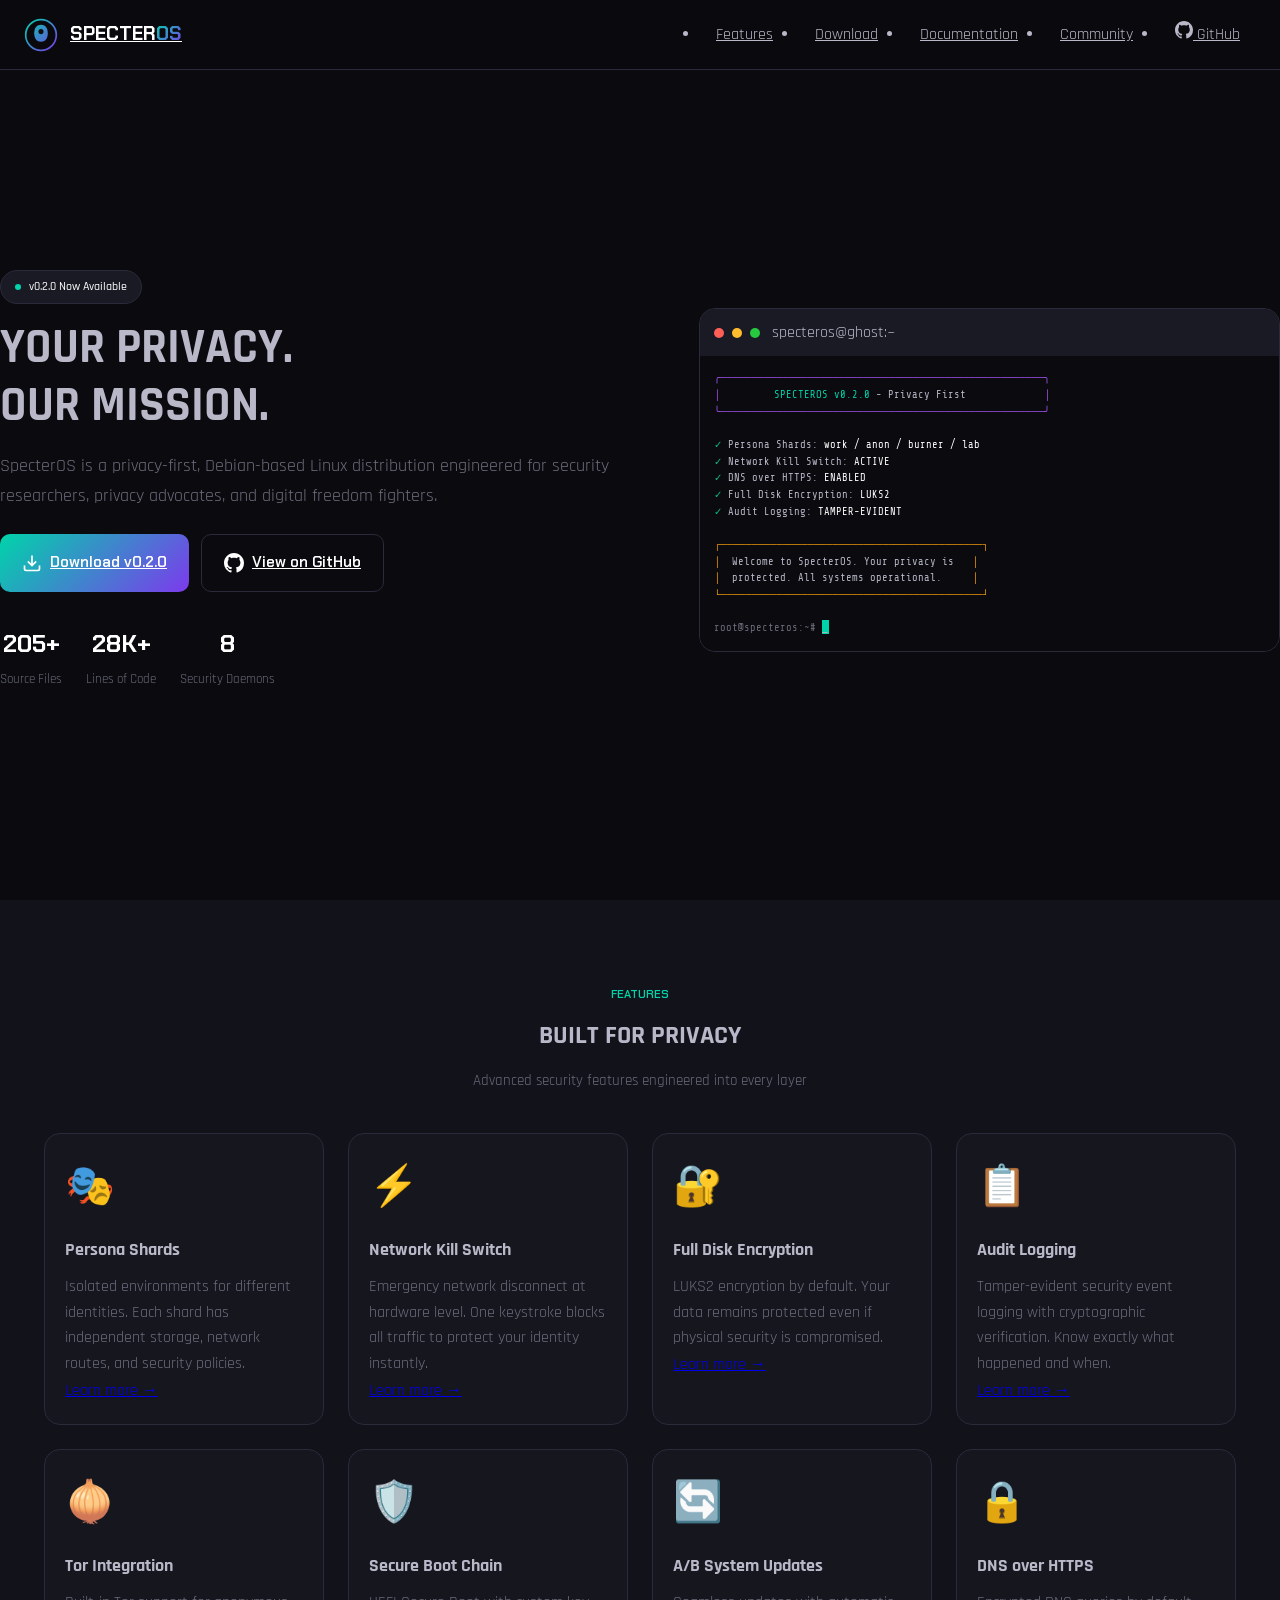
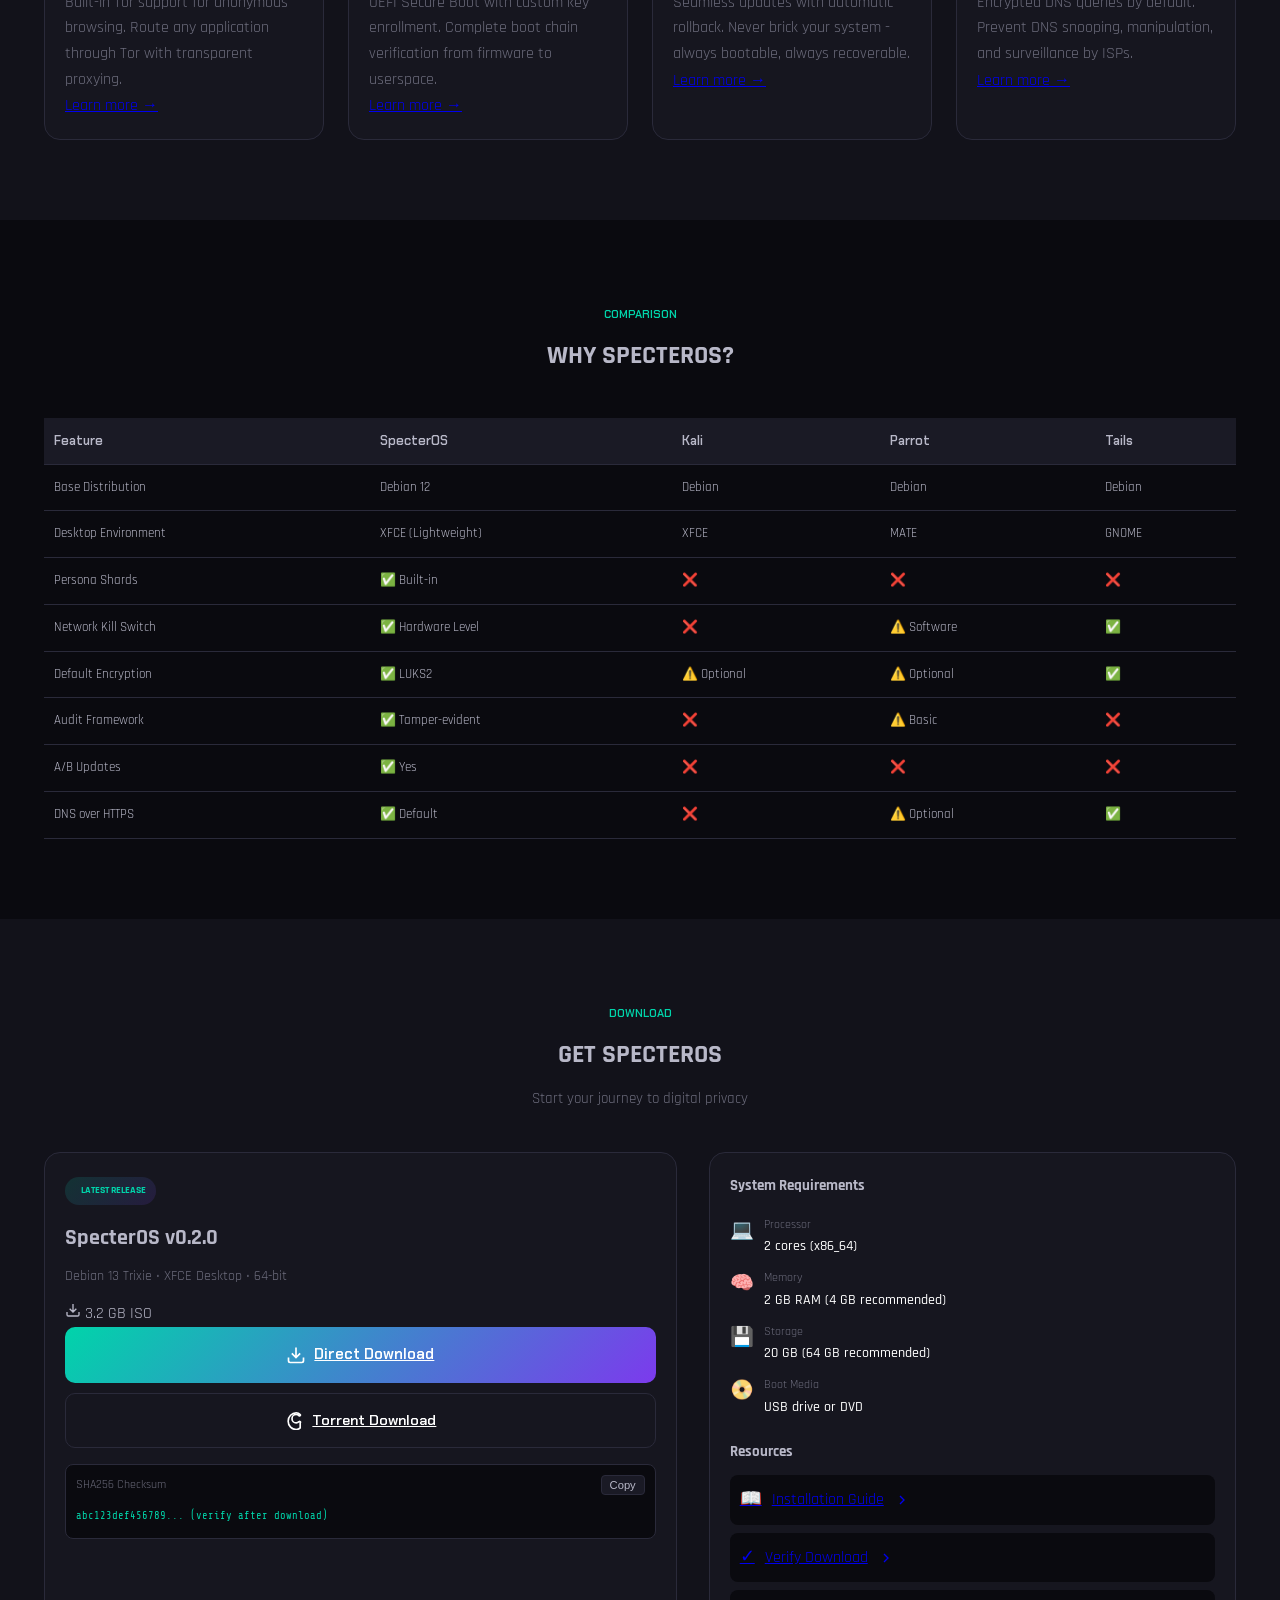
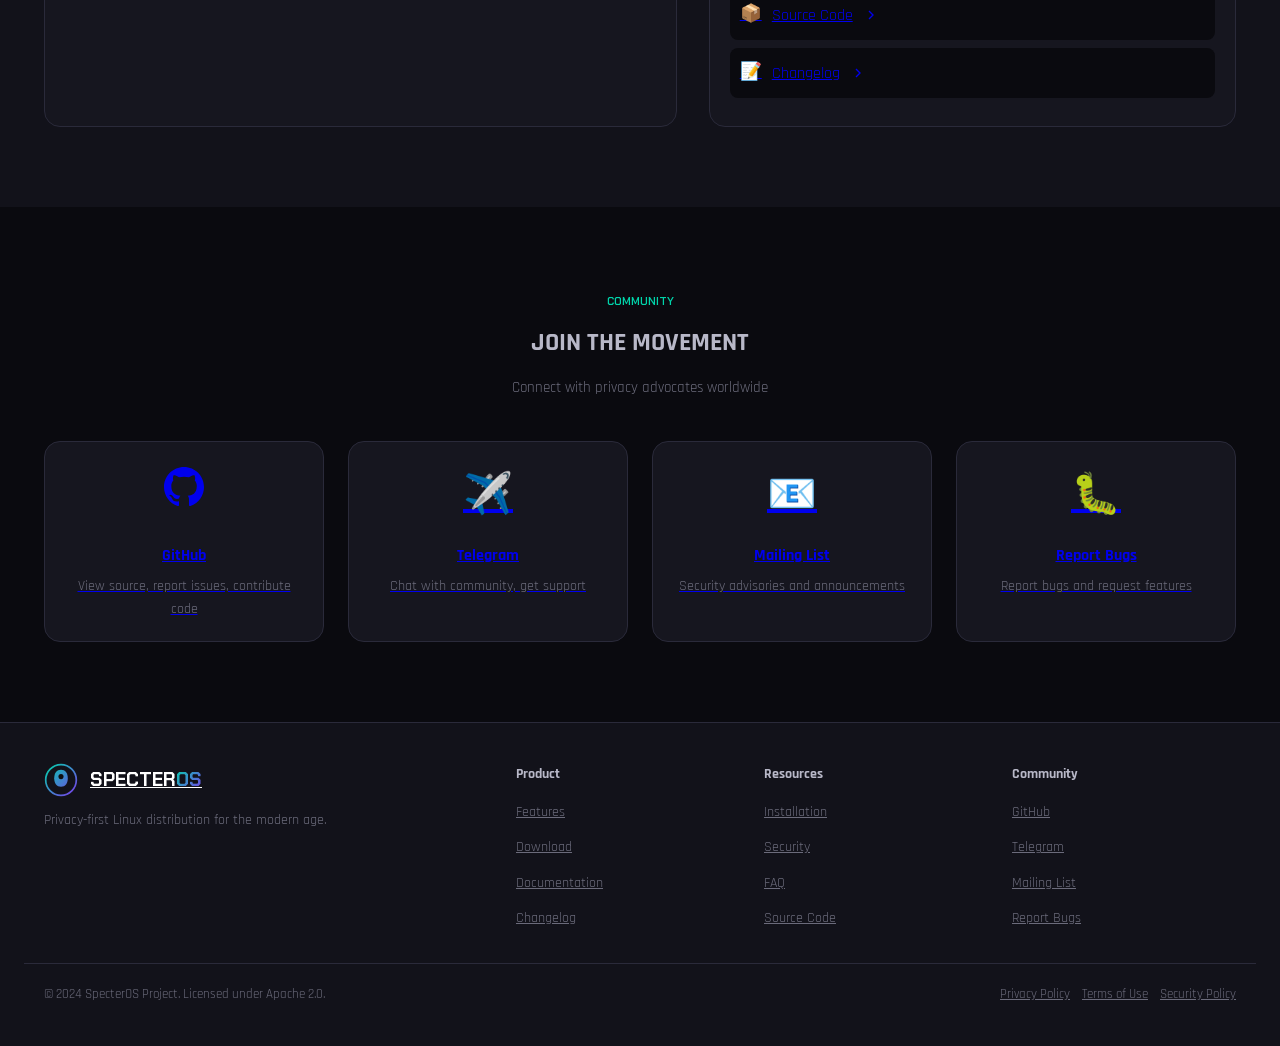
==== commit 9dc9becc: "Update website to show Debian 13 Trixie Co-authored-by: Qwen-Coder <qwen-coder@alibabacloud.com>" ====
--- a/website/index.html
+++ b/website/index.html
@@ -69,7 +69,7 @@
             <div class="hero-content">
                 <div class="hero-badge">
                     <span class="badge-dot"></span>
-                    v0.1.0 Now Available
+                    v0.2.0 Now Available
                 </div>
                 <h1 class="hero-title">
                     YOUR PRIVACY.<br>
@@ -84,7 +84,7 @@
                         <svg width="20" height="20" viewBox="0 0 24 24" fill="none" stroke="currentColor" stroke-width="2">
                             <path d="M21 15v4a2 2 0 01-2 2H5a2 2 0 01-2-2v-4M7 10l5 5 5-5M12 15V3"/>
                         </svg>
-                        Download v0.1.0
+                        Download v0.2.0
                     </a>
                     <a href="https://github.com/Sskibls/Specteros-OS" target="_blank" class="btn btn-outline btn-lg">
                         <svg width="20" height="20" viewBox="0 0 24 24" fill="currentColor">
@@ -120,7 +120,7 @@
                     </div>
                     <div class="terminal-body">
                         <pre class="terminal-code"><span class="code-purple">╭────────────────────────────────────────────────────╮</span>
-<span class="code-purple">│</span>         <span class="code-cyan">SPECTEROS v0.1.0</span> - Privacy First             <span class="code-purple">│</span>
+<span class="code-purple">│</span>         <span class="code-cyan">SPECTEROS v0.2.0</span> - Privacy First             <span class="code-purple">│</span>
 <span class="code-purple">╰────────────────────────────────────────────────────╯</span>
 
 <span class="code-green">✓</span> Persona Shards: <span class="code-white">work / anon / burner / lab</span>
@@ -299,8 +299,8 @@
                         <span class="pulse-dot"></span>
                         LATEST RELEASE
                     </div>
-                    <h3>SpecterOS v0.1.0</h3>
-                    <p class="download-info">Debian 12 Bookworm • XFCE Desktop • 64-bit</p>
+                    <h3>SpecterOS v0.2.0</h3>
+                    <p class="download-info">Debian 13 Trixie • XFCE Desktop • 64-bit</p>
                     <div class="download-size">
                         <svg width="16" height="16" viewBox="0 0 24 24" fill="none" stroke="currentColor" stroke-width="2">
                             <path d="M21 15v4a2 2 0 01-2 2H5a2 2 0 01-2-2v-4M7 10l5 5 5-5M12 15V3"/>
@@ -405,19 +405,19 @@
                     <h3>GitHub</h3>
                     <p>View source, report issues, contribute code</p>
                 </a>
-                <a href="#" class="community-card">
-                    <div class="community-card-icon">💬</div>
-                    <h3>Discord</h3>
-                    <p>Chat with community, get help, share ideas</p>
+                <a href="https://t.me/Sskibls" target="_blank" class="community-card">
+                    <div class="community-card-icon">✈️</div>
+                    <h3>Telegram</h3>
+                    <p>Chat with community, get support</p>
                 </a>
                 <a href="#" class="community-card">
                     <div class="community-card-icon">📧</div>
                     <h3>Mailing List</h3>
-                    <p>Security advisories and release announcements</p>
+                    <p>Security advisories and announcements</p>
                 </a>
-                <a href="#" class="community-card">
+                <a href="https://github.com/Sskibls/Specteros-OS/issues" target="_blank" class="community-card">
                     <div class="community-card-icon">🐛</div>
-                    <h3>Bug Tracker</h3>
+                    <h3>Report Bugs</h3>
                     <p>Report bugs and request features</p>
                 </a>
             </div>
@@ -467,9 +467,9 @@
                     <h4>Community</h4>
                     <ul>
                         <li><a href="https://github.com/Sskibls/Specteros-OS" target="_blank">GitHub</a></li>
-                        <li><a href="#">Discord</a></li>
+                        <li><a href="https://t.me/Sskibls" target="_blank">Telegram</a></li>
                         <li><a href="#">Mailing List</a></li>
-                        <li><a href="https://github.com/Sskibls/Specteros-OS/issues" target="_blank">Issues</a></li>
+                        <li><a href="https://github.com/Sskibls/Specteros-OS/issues" target="_blank">Report Bugs</a></li>
                     </ul>
                 </div>
             </div>
--- a/website/css/style.css
+++ b/website/css/style.css
@@ -1,58 +1,24 @@
-/* SpecterOS Website - Professional Redesign */
-/* Inspired by Kali Linux & Parrot OS */
-
-/* ===== CSS Variables ===== */
+/* SpecterOS Website - Mobile Layout FINAL FIX */
+
 :root {
-    /* Colors */
     --bg-primary: #0a0a0f;
     --bg-secondary: #12121a;
     --bg-tertiary: #1a1a25;
     --bg-card: #16161f;
-    
     --text-primary: #ffffff;
     --text-secondary: #b8b8c8;
     --text-muted: #6b6b7b;
-    
     --accent-primary: #00d4aa;
     --accent-secondary: #7c3aed;
     --accent-gradient: linear-gradient(135deg, #00d4aa 0%, #7c3aed 100%);
-    
     --border-color: #2a2a3a;
-    --border-light: #3a3a4a;
-    
-    --success: #10b981;
-    --warning: #f59e0b;
-    --error: #ef4444;
-    --info: #06b6d4;
-    
-    /* Typography */
     --font-display: 'Chakra Petch', sans-serif;
     --font-body: 'Rajdhani', sans-serif;
     --font-mono: 'Share Tech Mono', monospace;
-    
-    /* Spacing */
     --container-max: 1280px;
-    --section-padding: 100px;
-    
-    /* Borders */
-    --radius-sm: 6px;
-    --radius-md: 10px;
     --radius-lg: 16px;
-    --radius-xl: 24px;
-    
-    /* Shadows */
-    --shadow-sm: 0 2px 8px rgba(0, 0, 0, 0.3);
-    --shadow-md: 0 4px 16px rgba(0, 0, 0, 0.4);
-    --shadow-lg: 0 8px 32px rgba(0, 0, 0, 0.5);
-    --shadow-glow: 0 0 40px rgba(0, 212, 170, 0.15);
-    
-    /* Transitions */
-    --transition-fast: 0.2s ease;
-    --transition-base: 0.3s ease;
-    --transition-slow: 0.5s ease;
-}
-
-/* ===== Reset & Base ===== */
+}
+
 * {
     margin: 0;
     padding: 0;
@@ -60,8 +26,8 @@
 }
 
 html {
-    scroll-behavior: smooth;
-    scroll-padding-top: 80px;
+    width: 100%;
+    overflow-x: hidden;
 }
 
 body {
@@ -70,49 +36,23 @@
     color: var(--text-secondary);
     line-height: 1.7;
     overflow-x: hidden;
-    -webkit-font-smoothing: antialiased;
-    -moz-osx-font-smoothing: grayscale;
+    width: 100%;
 }
 
 .container {
+    width: 100%;
     max-width: var(--container-max);
     margin: 0 auto;
-    padding: 0 24px;
-}
-
-/* ===== Typography ===== */
-h1, h2, h3, h4, h5, h6 {
-    font-family: var(--font-display);
-    color: var(--text-primary);
-    font-weight: 600;
-    line-height: 1.2;
-    letter-spacing: -0.02em;
-}
-
-.text-gradient {
-    background: var(--accent-gradient);
-    -webkit-background-clip: text;
-    -webkit-text-fill-color: transparent;
-    background-clip: text;
-}
-
-a {
-    color: var(--accent-primary);
-    text-decoration: none;
-    transition: var(--transition-fast);
-}
-
-a:hover {
-    color: var(--accent-secondary);
-}
-
-/* ===== Navigation ===== */
+    padding: 0 20px;
+}
+
+/* ===== NAVBAR ===== */
 .navbar {
     position: fixed;
     top: 0;
     left: 0;
     right: 0;
-    height: 72px;
+    height: 70px;
     background: rgba(10, 10, 15, 0.85);
     backdrop-filter: blur(20px);
     border-bottom: 1px solid var(--border-color);
@@ -126,6 +66,7 @@
     justify-content: space-between;
     align-items: center;
     width: 100%;
+    padding: 0 20px;
 }
 
 .logo {
@@ -134,60 +75,52 @@
     gap: 12px;
     color: var(--text-primary);
     font-family: var(--font-display);
-    font-size: 1.5rem;
+    font-size: 1.2rem;
     font-weight: 700;
 }
 
 .logo-svg {
-    width: 40px;
-    height: 40px;
+    width: 34px;
+    height: 34px;
 }
 
 .logo-accent {
     background: var(--accent-gradient);
     -webkit-background-clip: text;
     -webkit-text-fill-color: transparent;
-    background-clip: text;
 }
 
 .nav-menu {
-    display: flex;
-    list-style: none;
-    gap: 8px;
-    align-items: center;
+    display: none;
+    position: absolute;
+    top: 70px;
+    left: 0;
+    right: 0;
+    background: var(--bg-primary);
+    flex-direction: column;
+    padding: 20px;
+    border-bottom: 1px solid var(--border-color);
+    gap: 10px;
+}
+
+.nav-menu.active {
+    display: flex;
 }
 
 .nav-menu a {
     color: var(--text-secondary);
-    font-weight: 500;
-    padding: 10px 18px;
-    border-radius: var(--radius-sm);
-    font-size: 0.95rem;
-    transition: var(--transition-fast);
-}
-
-.nav-menu a:hover {
+    padding: 12px 16px;
+    border-radius: 6px;
+}
+
+.nav-menu a:hover,
+.nav-menu a.active {
     color: var(--text-primary);
     background: var(--bg-tertiary);
 }
 
-.btn-nav {
-    display: flex;
-    align-items: center;
-    gap: 8px;
-    background: var(--bg-tertiary);
-    border: 1px solid var(--border-color);
-    padding: 10px 20px !important;
-}
-
-.btn-nav:hover {
-    background: var(--bg-card);
-    border-color: var(--accent-primary);
-    color: var(--text-primary);
-}
-
 .nav-toggle {
-    display: none;
+    display: flex;
     flex-direction: column;
     gap: 5px;
     background: none;
@@ -200,25 +133,50 @@
     width: 24px;
     height: 2px;
     background: var(--text-primary);
-    border-radius: 2px;
-    transition: var(--transition-fast);
-}
-
-/* ===== Hero Section ===== */
+}
+
+@media (min-width: 769px) {
+    .nav-menu {
+        display: flex;
+        position: static;
+        background: transparent;
+        flex-direction: row;
+        padding: 0;
+        border: none;
+    }
+    .nav-toggle {
+        display: none;
+    }
+}
+
+/* ===== HERO SECTION - PERFECTLY CENTERED ===== */
 .hero {
-    padding: 160px 0 100px;
+    padding: 120px 0 60px;
     min-height: 100vh;
     display: flex;
     align-items: center;
+    justify-content: center;
     position: relative;
-    overflow: hidden;
+    width: 100%;
 }
 
 .hero-grid {
     display: grid;
-    grid-template-columns: 1.1fr 1fr;
-    gap: 60px;
-    align-items: center;
+    grid-template-columns: 1fr;
+    gap: 40px;
+    align-items: center;
+    width: 100%;
+    max-width: 480px;
+    margin: 0 auto;
+    padding: 0;
+}
+
+.hero-content {
+    width: 100%;
+    display: flex;
+    flex-direction: column;
+    align-items: center;
+    text-align: center;
 }
 
 .hero-badge {
@@ -227,76 +185,78 @@
     gap: 8px;
     background: var(--bg-tertiary);
     border: 1px solid var(--border-color);
-    padding: 8px 16px;
+    padding: 6px 14px;
     border-radius: 100px;
-    font-size: 0.85rem;
+    font-size: 0.75rem;
     font-weight: 500;
     color: var(--text-primary);
-    margin-bottom: 24px;
+    margin-bottom: 16px;
 }
 
 .badge-dot {
-    width: 8px;
-    height: 8px;
+    width: 6px;
+    height: 6px;
     background: var(--accent-primary);
     border-radius: 50%;
     animation: pulse 2s infinite;
 }
 
 @keyframes pulse {
-    0%, 100% { opacity: 1; transform: scale(1); }
+    0%, 100% { opacity: 1; }
     50% { opacity: 0.5; transform: scale(1.2); }
 }
 
 .hero-title {
-    font-size: clamp(2.5rem, 5vw, 4rem);
-    line-height: 1.1;
+    font-size: 1.75rem;
+    line-height: 1.2;
+    margin-bottom: 16px;
+    text-align: center;
+    width: 100%;
+}
+
+.hero-description {
+    font-size: 0.95rem;
+    color: var(--text-muted);
     margin-bottom: 24px;
-    letter-spacing: -0.03em;
-}
-
-.hero-description {
-    font-size: 1.15rem;
-    color: var(--text-muted);
+    line-height: 1.6;
+    text-align: center;
+    width: 100%;
+}
+
+.hero-cta {
+    display: flex;
+    flex-direction: column;
+    gap: 12px;
     margin-bottom: 32px;
-    max-width: 540px;
-    line-height: 1.8;
-}
-
-.hero-cta {
-    display: flex;
-    gap: 16px;
-    margin-bottom: 48px;
+    width: 100%;
+    max-width: 300px;
+}
+
+.hero-stats {
+    display: flex;
+    justify-content: center;
+    gap: 24px;
     flex-wrap: wrap;
-}
-
-.hero-stats {
-    display: flex;
-    gap: 40px;
+    width: 100%;
 }
 
 .stat-item {
     display: flex;
     flex-direction: column;
+    align-items: center;
 }
 
 .stat-value {
     font-family: var(--font-display);
-    font-size: 2rem;
+    font-size: 1.5rem;
     font-weight: 700;
     color: var(--text-primary);
-    line-height: 1;
 }
 
 .stat-label {
-    font-size: 0.9rem;
+    font-size: 0.8rem;
     color: var(--text-muted);
     margin-top: 4px;
-}
-
-/* Terminal Window */
-.hero-visual {
-    position: relative;
 }
 
 .terminal-window {
@@ -304,16 +264,16 @@
     border: 1px solid var(--border-color);
     border-radius: var(--radius-lg);
     overflow: hidden;
-    box-shadow: var(--shadow-lg);
+    width: 100%;
+    margin: 0 auto;
 }
 
 .terminal-header {
     display: flex;
     align-items: center;
     gap: 12px;
-    padding: 14px 18px;
+    padding: 10px 14px;
     background: var(--bg-tertiary);
-    border-bottom: 1px solid var(--border-color);
 }
 
 .terminal-buttons {
@@ -322,8 +282,8 @@
 }
 
 .terminal-buttons span {
-    width: 12px;
-    height: 12px;
+    width: 10px;
+    height: 10px;
     border-radius: 50%;
 }
 
@@ -331,22 +291,20 @@
 .btn-minimize { background: #ffbd2e; }
 .btn-maximize { background: #27c93f; }
 
-.terminal-title {
-    font-family: var(--font-mono);
-    font-size: 0.85rem;
-    color: var(--text-muted);
-}
-
 .terminal-body {
-    padding: 24px;
+    padding: 14px;
     background: var(--bg-primary);
+    overflow-x: auto;
 }
 
 .terminal-code {
     font-family: var(--font-mono);
-    font-size: 0.9rem;
-    line-height: 1.8;
+    font-size: 0.65rem;
+    line-height: 1.6;
     color: var(--text-secondary);
+    white-space: pre-wrap;
+    word-wrap: break-word;
+    width: 100%;
 }
 
 .code-purple { color: #a855f7; }
@@ -358,11 +316,10 @@
 
 .cursor {
     display: inline-block;
-    width: 10px;
-    height: 18px;
+    width: 7px;
+    height: 14px;
     background: var(--accent-primary);
     animation: blink 1s infinite;
-    vertical-align: middle;
 }
 
 @keyframes blink {
@@ -370,203 +327,133 @@
     50% { opacity: 0; }
 }
 
-.glow-effect {
-    position: absolute;
-    top: 50%;
-    left: 50%;
-    transform: translate(-50%, -50%);
-    width: 120%;
-    height: 120%;
-    background: radial-gradient(circle, rgba(0, 212, 170, 0.1) 0%, transparent 60%);
-    pointer-events: none;
-    z-index: -1;
-}
-
-.hero-bg-grid {
-    position: absolute;
-    top: 0;
-    left: 0;
-    right: 0;
-    bottom: 0;
-    background-image: 
-        linear-gradient(var(--border-color) 1px, transparent 1px),
-        linear-gradient(90deg, var(--border-color) 1px, transparent 1px);
-    background-size: 60px 60px;
-    background-position: center;
-    opacity: 0.03;
-    pointer-events: none;
-    z-index: -1;
-}
-
-/* ===== Buttons ===== */
+/* ===== BUTTONS ===== */
 .btn {
     display: inline-flex;
     align-items: center;
     justify-content: center;
-    gap: 10px;
-    padding: 14px 28px;
-    border-radius: var(--radius-md);
+    gap: 8px;
+    padding: 14px 20px;
+    border-radius: 10px;
     font-family: var(--font-display);
     font-weight: 600;
-    font-size: 0.95rem;
-    transition: var(--transition-base);
+    font-size: 0.9rem;
     cursor: pointer;
     border: none;
-    position: relative;
-    overflow: hidden;
+    width: 100%;
+    transition: transform 0.2s;
 }
 
 .btn-primary {
     background: var(--accent-gradient);
     color: var(--text-primary);
-    box-shadow: 0 4px 20px rgba(0, 212, 170, 0.3);
 }
 
 .btn-primary:hover {
     transform: translateY(-2px);
-    box-shadow: 0 8px 30px rgba(0, 212, 170, 0.4);
 }
 
 .btn-outline {
     background: transparent;
     color: var(--text-primary);
-    border: 1px solid var(--border-light);
+    border: 1px solid var(--border-color);
 }
 
 .btn-outline:hover {
     border-color: var(--accent-primary);
-    background: rgba(0, 212, 170, 0.1);
 }
 
 .btn-lg {
-    padding: 16px 32px;
-    font-size: 1rem;
-}
-
-.btn-block {
-    width: 100%;
-}
-
-/* ===== Section Styles ===== */
+    padding: 15px 22px;
+    font-size: 0.95rem;
+}
+
+/* ===== SECTIONS ===== */
 .section-header {
     text-align: center;
-    margin-bottom: 64px;
+    margin-bottom: 40px;
+    padding: 0 20px;
 }
 
 .section-tag {
     display: inline-block;
     font-family: var(--font-display);
-    font-size: 0.8rem;
+    font-size: 0.7rem;
     font-weight: 600;
     color: var(--accent-primary);
     text-transform: uppercase;
-    letter-spacing: 0.1em;
-    margin-bottom: 16px;
+    margin-bottom: 10px;
 }
 
 .section-title {
-    font-size: clamp(2rem, 4vw, 3rem);
-    margin-bottom: 16px;
+    font-size: 1.6rem;
+    margin-bottom: 10px;
+    text-align: center;
 }
 
 .section-subtitle {
-    font-size: 1.1rem;
-    color: var(--text-muted);
-    max-width: 600px;
-    margin: 0 auto;
-}
-
-/* ===== Features Section ===== */
+    font-size: 0.95rem;
+    color: var(--text-muted);
+    text-align: center;
+}
+
+/* ===== FEATURES ===== */
 .features {
-    padding: var(--section-padding) 0;
+    padding: 80px 0;
     background: var(--bg-secondary);
 }
 
 .features-grid {
     display: grid;
-    grid-template-columns: repeat(auto-fit, minmax(280px, 1fr));
-    gap: 24px;
+    grid-template-columns: 1fr;
+    gap: 16px;
+    max-width: var(--container-max);
+    margin: 0 auto;
+    padding: 0 20px;
 }
 
 .feature-card {
     background: var(--bg-card);
     border: 1px solid var(--border-color);
     border-radius: var(--radius-lg);
-    padding: 32px;
-    transition: var(--transition-base);
-    position: relative;
-    overflow: hidden;
-}
-
-.feature-card::before {
-    content: '';
-    position: absolute;
-    top: 0;
-    left: 0;
-    right: 0;
-    height: 2px;
-    background: var(--accent-gradient);
-    transform: scaleX(0);
-    transition: var(--transition-base);
-}
-
-.feature-card:hover {
-    transform: translateY(-4px);
-    border-color: var(--border-light);
-    box-shadow: var(--shadow-glow);
-}
-
-.feature-card:hover::before {
-    transform: scaleX(1);
+    padding: 20px;
 }
 
 .feature-icon-box {
     font-size: 2.5rem;
-    margin-bottom: 20px;
+    margin-bottom: 14px;
 }
 
 .feature-card h3 {
-    font-size: 1.25rem;
-    margin-bottom: 12px;
+    font-size: 1.1rem;
+    margin-bottom: 8px;
 }
 
 .feature-card p {
     color: var(--text-muted);
-    line-height: 1.8;
-    margin-bottom: 16px;
-}
-
-.feature-link {
-    font-family: var(--font-display);
-    font-size: 0.9rem;
-    font-weight: 600;
-    color: var(--accent-primary);
-}
-
-.feature-link:hover {
-    gap: 8px;
-}
-
-/* ===== Comparison Section ===== */
+    line-height: 1.6;
+}
+
+/* ===== COMPARISON ===== */
 .comparison {
-    padding: var(--section-padding) 0;
+    padding: 80px 0;
 }
 
 .comparison-table-wrapper {
     overflow-x: auto;
-    border: 1px solid var(--border-color);
-    border-radius: var(--radius-lg);
+    padding: 0 20px;
 }
 
 .comparison-table {
     width: 100%;
+    min-width: 600px;
     border-collapse: collapse;
-    font-size: 0.95rem;
+    font-size: 0.8rem;
 }
 
 .comparison-table th,
 .comparison-table td {
-    padding: 18px 24px;
+    padding: 12px 10px;
     text-align: left;
     border-bottom: 1px solid var(--border-color);
 }
@@ -575,283 +462,215 @@
     background: var(--bg-tertiary);
     font-family: var(--font-display);
     font-weight: 600;
-    color: var(--text-primary);
-}
-
-.comparison-table th.highlight {
+}
+
+/* ===== DOWNLOAD ===== */
+.download {
+    padding: 80px 0;
+    background: var(--bg-secondary);
+}
+
+.download-grid {
+    display: grid;
+    grid-template-columns: 1fr;
+    gap: 20px;
+    max-width: var(--container-max);
+    margin: 0 auto;
+    padding: 0 20px;
+}
+
+.download-card {
+    background: var(--bg-card);
+    border: 1px solid var(--border-color);
+    border-radius: var(--radius-lg);
+    padding: 20px;
+}
+
+.download-badge {
+    display: inline-flex;
+    align-items: center;
+    gap: 6px;
     background: linear-gradient(135deg, rgba(0, 212, 170, 0.15), rgba(124, 58, 237, 0.15));
     color: var(--accent-primary);
-}
-
-.comparison-table td {
-    color: var(--text-secondary);
-}
-
-.comparison-table td.highlight {
-    color: var(--accent-primary);
-    font-weight: 600;
-}
-
-.comparison-table tr:last-child td {
-    border-bottom: none;
-}
-
-.comparison-table tr:hover td {
-    background: var(--bg-tertiary);
-}
-
-/* ===== Download Section ===== */
-.download {
-    padding: var(--section-padding) 0;
-    background: var(--bg-secondary);
-}
-
-.download-grid {
-    display: grid;
-    grid-template-columns: 1.2fr 1fr;
-    gap: 32px;
-}
-
-.download-card {
-    background: var(--bg-card);
-    border: 1px solid var(--border-color);
-    border-radius: var(--radius-lg);
-    padding: 40px;
-    position: relative;
-}
-
-.download-card.featured {
-    border-color: var(--accent-primary);
-    box-shadow: var(--shadow-glow);
-}
-
-.download-badge {
-    display: inline-flex;
-    align-items: center;
-    gap: 8px;
-    background: linear-gradient(135deg, rgba(0, 212, 170, 0.15), rgba(124, 58, 237, 0.15));
-    color: var(--accent-primary);
-    padding: 6px 14px;
+    padding: 5px 10px;
     border-radius: 100px;
-    font-size: 0.75rem;
+    font-size: 0.65rem;
     font-weight: 700;
     text-transform: uppercase;
-    letter-spacing: 0.05em;
-    margin-bottom: 20px;
-}
-
-.pulse-dot {
-    width: 6px;
-    height: 6px;
-    background: var(--accent-primary);
-    border-radius: 50%;
-    animation: pulse 2s infinite;
+    margin-bottom: 14px;
 }
 
 .download-card h3 {
-    font-size: 1.75rem;
+    font-size: 1.4rem;
     margin-bottom: 8px;
 }
 
 .download-info {
     color: var(--text-muted);
+    margin-bottom: 12px;
+    font-size: 0.85rem;
+}
+
+.download-buttons {
+    display: flex;
+    flex-direction: column;
+    gap: 10px;
     margin-bottom: 16px;
-}
-
-.download-size {
-    display: inline-flex;
-    align-items: center;
-    gap: 8px;
-    color: var(--text-secondary);
-    font-size: 0.9rem;
-    margin-bottom: 28px;
-}
-
-.download-buttons {
-    display: flex;
-    flex-direction: column;
-    gap: 12px;
-    margin-bottom: 28px;
 }
 
 .checksum-box {
     background: var(--bg-primary);
     border: 1px solid var(--border-color);
-    border-radius: var(--radius-md);
-    padding: 16px;
+    border-radius: 8px;
+    padding: 10px;
 }
 
 .checksum-header {
     display: flex;
     justify-content: space-between;
-    align-items: center;
-    margin-bottom: 10px;
-    font-size: 0.85rem;
-    color: var(--text-muted);
+    font-size: 0.75rem;
+    color: var(--text-muted);
+    margin-bottom: 6px;
 }
 
 .btn-copy {
     background: var(--bg-tertiary);
     border: 1px solid var(--border-color);
     color: var(--text-secondary);
-    padding: 4px 12px;
-    border-radius: var(--radius-sm);
-    font-size: 0.8rem;
+    padding: 3px 8px;
+    border-radius: 4px;
+    font-size: 0.7rem;
     cursor: pointer;
-    transition: var(--transition-fast);
-}
-
-.btn-copy:hover {
-    background: var(--accent-primary);
-    border-color: var(--accent-primary);
-    color: var(--bg-primary);
 }
 
 .checksum-value {
     font-family: var(--font-mono);
-    font-size: 0.8rem;
+    font-size: 0.65rem;
     color: var(--accent-primary);
     word-break: break-all;
 }
 
-.checksum-note {
-    color: var(--text-muted);
-}
-
-/* Download Info Card */
 .download-info-card {
     background: var(--bg-card);
     border: 1px solid var(--border-color);
     border-radius: var(--radius-lg);
-    padding: 32px;
+    padding: 20px;
 }
 
 .download-info-card h4 {
-    font-size: 1.1rem;
-    margin-bottom: 24px;
+    font-size: 0.95rem;
+    margin-bottom: 16px;
 }
 
 .requirements-list {
     display: flex;
     flex-direction: column;
-    gap: 16px;
-    margin-bottom: 32px;
+    gap: 10px;
+    margin-bottom: 20px;
 }
 
 .requirement-item {
     display: flex;
-    align-items: flex-start;
-    gap: 14px;
+    gap: 10px;
 }
 
 .req-icon {
-    font-size: 1.5rem;
+    font-size: 1.2rem;
 }
 
 .req-label {
     display: block;
-    font-size: 0.85rem;
-    color: var(--text-muted);
-    margin-bottom: 4px;
+    font-size: 0.75rem;
+    color: var(--text-muted);
 }
 
 .req-value {
     display: block;
     color: var(--text-primary);
     font-weight: 500;
+    font-size: 0.85rem;
 }
 
 .download-links-list h4 {
-    margin-bottom: 16px;
+    margin-bottom: 10px;
 }
 
 .link-item {
     display: flex;
     align-items: center;
-    gap: 12px;
-    padding: 12px;
+    gap: 10px;
+    padding: 10px;
     background: var(--bg-primary);
-    border-radius: var(--radius-md);
-    margin-bottom: 10px;
-    transition: var(--transition-fast);
-}
-
-.link-item:hover {
-    background: var(--bg-tertiary);
-    transform: translateX(4px);
+    border-radius: 8px;
+    margin-bottom: 8px;
 }
 
 .link-icon {
-    font-size: 1.2rem;
-}
-
-.link-item svg {
-    margin-left: auto;
-    color: var(--text-muted);
-}
-
-/* ===== Community Section ===== */
+    font-size: 1.1rem;
+}
+
+/* ===== COMMUNITY ===== */
 .community {
-    padding: var(--section-padding) 0;
+    padding: 80px 0;
 }
 
 .community-grid {
     display: grid;
-    grid-template-columns: repeat(auto-fit, minmax(250px, 1fr));
-    gap: 24px;
+    grid-template-columns: 1fr;
+    gap: 16px;
+    max-width: var(--container-max);
+    margin: 0 auto;
+    padding: 0 20px;
 }
 
 .community-card {
     background: var(--bg-card);
     border: 1px solid var(--border-color);
     border-radius: var(--radius-lg);
-    padding: 32px;
+    padding: 20px;
     text-align: center;
-    transition: var(--transition-base);
-}
-
-.community-card:hover {
-    transform: translateY(-4px);
-    border-color: var(--accent-primary);
 }
 
 .community-card-icon {
-    font-size: 3rem;
-    margin-bottom: 16px;
+    font-size: 2.5rem;
+    margin-bottom: 12px;
 }
 
 .community-card h3 {
-    margin-bottom: 8px;
+    margin-bottom: 6px;
+    font-size: 1rem;
 }
 
 .community-card p {
     color: var(--text-muted);
-    font-size: 0.95rem;
-}
-
-/* ===== Footer ===== */
+    font-size: 0.85rem;
+}
+
+/* ===== FOOTER ===== */
 .footer {
     background: var(--bg-secondary);
-    padding: 64px 0 32px;
+    padding: 40px 0 20px;
     border-top: 1px solid var(--border-color);
 }
 
 .footer-grid {
     display: grid;
-    grid-template-columns: 2fr 1fr 1fr 1fr;
-    gap: 48px;
-    margin-bottom: 48px;
+    grid-template-columns: 1fr;
+    gap: 24px;
+    max-width: var(--container-max);
+    margin: 0 auto 24px;
+    padding: 0 20px;
 }
 
 .footer-brand p {
     color: var(--text-muted);
-    margin-top: 16px;
-    line-height: 1.8;
+    margin-top: 12px;
+    font-size: 0.85rem;
 }
 
 .footer-column h4 {
-    font-size: 0.95rem;
-    margin-bottom: 20px;
+    font-size: 0.85rem;
+    margin-bottom: 12px;
 }
 
 .footer-column ul {
@@ -859,136 +678,106 @@
 }
 
 .footer-column li {
-    margin-bottom: 12px;
+    margin-bottom: 8px;
 }
 
 .footer-column a {
     color: var(--text-muted);
-}
-
-.footer-column a:hover {
-    color: var(--text-primary);
+    font-size: 0.85rem;
 }
 
 .footer-bottom {
-    display: flex;
-    justify-content: space-between;
-    align-items: center;
-    padding-top: 32px;
+    text-align: center;
+    padding-top: 20px;
     border-top: 1px solid var(--border-color);
     color: var(--text-muted);
-    font-size: 0.9rem;
+    font-size: 0.8rem;
+    padding: 20px;
 }
 
 .footer-legal {
     display: flex;
-    gap: 24px;
+    gap: 12px;
+    justify-content: center;
+    flex-wrap: wrap;
+    margin-top: 12px;
 }
 
 .footer-legal a {
     color: var(--text-muted);
 }
 
-/* ===== Responsive ===== */
-@media (max-width: 1024px) {
+/* ===== DESKTOP (769px+) ===== */
+@media (min-width: 769px) {
+    .container {
+        padding: 0 24px;
+    }
+    
+    .hero {
+        padding: 160px 0 100px;
+    }
+    
     .hero-grid {
-        grid-template-columns: 1fr;
-        gap: 48px;
+        grid-template-columns: 1.1fr 1fr;
+        gap: 60px;
+        max-width: var(--container-max);
     }
     
     .hero-content {
-        text-align: center;
+        align-items: flex-start;
+        text-align: left;
+    }
+    
+    .hero-title {
+        font-size: 3rem;
+        text-align: left;
     }
     
     .hero-description {
-        margin: 0 auto 32px;
+        font-size: 1.15rem;
+        text-align: left;
     }
     
     .hero-cta {
-        justify-content: center;
+        flex-direction: row;
+        width: auto;
+        max-width: none;
+    }
+    
+    .btn {
+        width: auto;
     }
     
     .hero-stats {
-        justify-content: center;
+        justify-content: flex-start;
+    }
+    
+    .features-grid {
+        grid-template-columns: repeat(auto-fit, minmax(280px, 1fr));
+        gap: 24px;
     }
     
     .download-grid {
-        grid-template-columns: 1fr;
+        grid-template-columns: 1.2fr 1fr;
+        gap: 32px;
+    }
+    
+    .community-grid {
+        grid-template-columns: repeat(auto-fit, minmax(250px, 1fr));
+        gap: 24px;
     }
     
     .footer-grid {
-        grid-template-columns: 1fr 1fr;
-    }
-}
-
-@media (max-width: 768px) {
-    .nav-menu {
-        display: none;
-        position: absolute;
-        top: 100%;
-        left: 0;
-        right: 0;
-        background: var(--bg-primary);
-        flex-direction: column;
-        padding: 20px;
-        border-bottom: 1px solid var(--border-color);
-    }
-    
-    .nav-menu.active {
+        grid-template-columns: 2fr 1fr 1fr 1fr;
+    }
+    
+    .footer-bottom {
         display: flex;
-    }
-    
-    .nav-toggle {
-        display: flex;
-    }
-    
-    .hero {
-        padding: 120px 0 60px;
-    }
-    
-    .hero-stats {
-        flex-direction: column;
-        gap: 24px;
-        align-items: center;
-    }
-    
-    .footer-grid {
-        grid-template-columns: 1fr;
-    }
-    
-    .footer-bottom {
-        flex-direction: column;
-        gap: 16px;
-        text-align: center;
-    }
-    
-    .comparison-table-wrapper {
-        font-size: 0.85rem;
-    }
-    
-    .comparison-table th,
-    .comparison-table td {
-        padding: 12px 16px;
-    }
-}
-
-/* ===== Animations ===== */
-@keyframes fadeInUp {
-    from {
-        opacity: 0;
-        transform: translateY(30px);
-    }
-    to {
-        opacity: 1;
-        transform: translateY(0);
-    }
-}
-
-.hero-content,
-.hero-visual {
-    animation: fadeInUp 0.8s ease-out;
-}
-
-.hero-visual {
-    animation-delay: 0.2s;
-}
+        justify-content: space-between;
+        text-align: left;
+    }
+    
+    .footer-legal {
+        margin-top: 0;
+    }
+}
